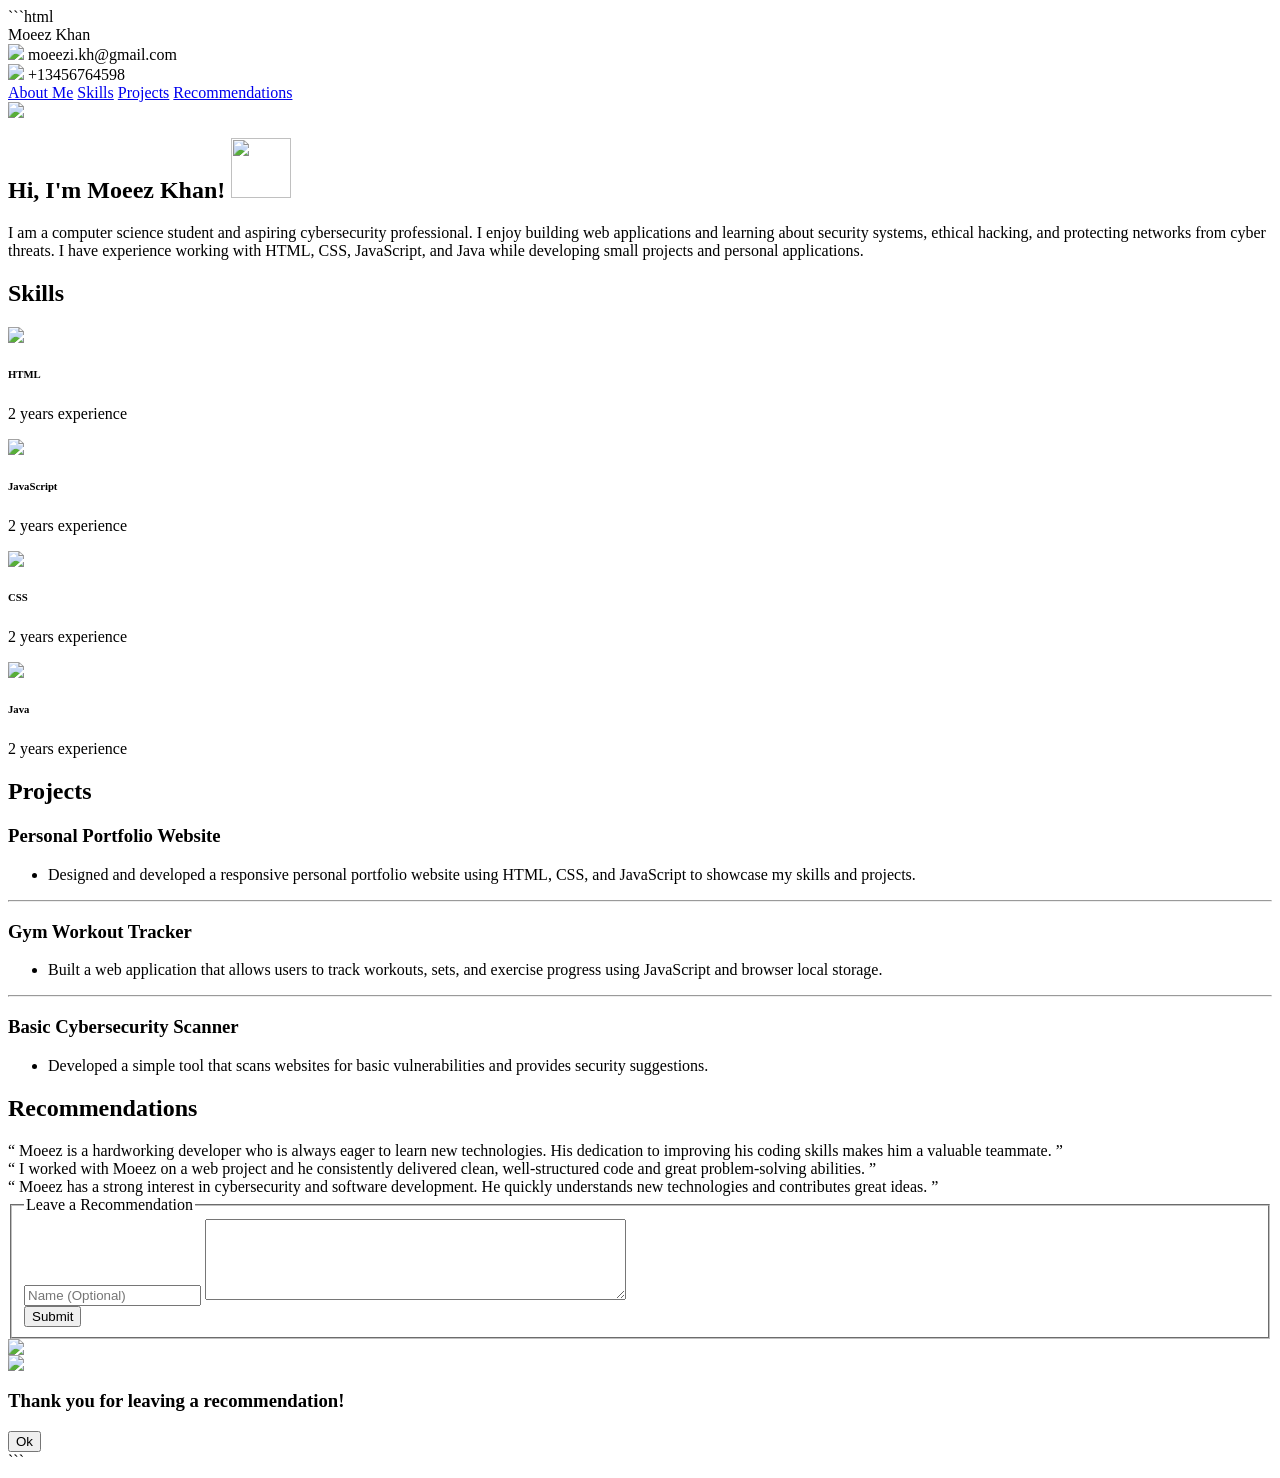
==== index.html @ 48d5580f "Rename index (1).html to index.html" ====
```html
<!DOCTYPE html>
<html>
  <head>
    <title>Moeez Khan - Portfolio</title>
    <link rel="stylesheet" href="./style.css"/>
    <script src="./script.js"></script>
  </head>

  <body>

    <!-- Navigation Bar -->
    <nav>
      <div id="home">

        <div class="profile_name">
          Moeez Khan

          <div class="contact_info">
            <img src="html_finalprojimages/envelope.png"/>
            moeezi.kh@gmail.com
          </div>

          <div style="clear:both;"></div>

          <div class="contact_info">
            <img src="html_finalprojimages/phone.png"/>
            +13456764598
          </div>

        </div>

        <div class="topdiv">
          <a class="topmenu" href="#about-me">About Me</a>
          <a class="topmenu" href="#skills">Skills</a>
          <a class="topmenu" href="#projects">Projects</a>
          <a class="topmenu" href="#recommendations">Recommendations</a>
        </div>

      </div>
    </nav>


    <!-- About Me -->
    <section id="about-me" class="container">

      <div>
        <img src="https://api.dicebear.com/7.x/personas/svg?seed=developer" class="profile_image"/>
      </div>

      <div>

        <h1>
          Hi, I'm Moeez Khan!
          <img src="html_finalprojimages/waving-hand.png" width="60px"/>
        </h1>

        <p>
          I am a computer science student and aspiring cybersecurity professional.
          I enjoy building web applications and learning about security systems,
          ethical hacking, and protecting networks from cyber threats. I have
          experience working with HTML, CSS, JavaScript, and Java while developing
          small projects and personal applications.
        </p>

      </div>

    </section>


    <!-- Skills -->
    <section id="skills">

      <h2>Skills</h2>
      <div style="clear:both;"></div>

      <div class="all_skills">

        <div class="skill">
          <img src="html_finalprojimages/html5.png"/>
          <h6>HTML</h6>
          <p>2 years experience</p>
        </div>

        <div class="skill">
          <img src="html_finalprojimages/js.jpeg"/>
          <h6>JavaScript</h6>
          <p>2 years experience</p>
        </div>

        <div class="skill">
          <img src="html_finalprojimages/css3.png"/>
          <h6>CSS</h6>
          <p>2 years experience</p>
        </div>

        <div class="skill">
          <img src="html_finalprojimages/java.png"/>
          <h6>Java</h6>
          <p>2 years experience</p>
        </div>

      </div>

    </section>


    <!-- Projects -->
    <section class="projects" id="projects">

      <h2>Projects</h2>
      <div style="clear:both;"></div>

      <div id="projects-container" class="projects-container">

        <div class="project-card">
          <h3>Personal Portfolio Website</h3>
          <ul>
            <li>Designed and developed a responsive personal portfolio website using HTML, CSS, and JavaScript to showcase my skills and projects.</li>
          </ul>
        </div>

        <hr>

        <div class="project-card">
          <h3>Gym Workout Tracker</h3>
          <ul>
            <li>Built a web application that allows users to track workouts, sets, and exercise progress using JavaScript and browser local storage.</li>
          </ul>
        </div>

        <hr>

        <div class="project-card">
          <h3>Basic Cybersecurity Scanner</h3>
          <ul>
            <li>Developed a simple tool that scans websites for basic vulnerabilities and provides security suggestions.</li>
          </ul>
        </div>

      </div>

    </section>


    <!-- Recommendations -->
    <section id="recommendations">

      <h2>Recommendations</h2>

      <div class="all_recommendations" id="all_recommendations">

        <div class="recommendation">
          <span>&#8220;</span>
          Moeez is a hardworking developer who is always eager to learn new technologies.
          His dedication to improving his coding skills makes him a valuable teammate.
          <span>&#8221;</span>
        </div>

        <div class="recommendation">
          <span>&#8220;</span>
          I worked with Moeez on a web project and he consistently delivered clean,
          well-structured code and great problem-solving abilities.
          <span>&#8221;</span>
        </div>

        <div class="recommendation">
          <span>&#8220;</span>
          Moeez has a strong interest in cybersecurity and software development.
          He quickly understands new technologies and contributes great ideas.
          <span>&#8221;</span>
        </div>

      </div>

    </section>


    <!-- Recommendation Form -->
    <section id="contact">

      <div class="flex_center">

        <fieldset>

          <legend class="introduction">Leave a Recommendation</legend>

          <input type="text" placeholder="Name (Optional)">

          <textarea
            id="new_recommendation"
            cols="50"
            rows="5"
            placeholder="Message">
          </textarea>

          <div class="flex_center">
            <button id="recommend_btn" onclick="addRecommendation()">
              Submit
            </button>
          </div>

        </fieldset>

      </div>

    </section>


    <!-- Home Icon Button -->
    <div class="iconbutton">
      <a href="#home">
        <img src="html_finalprojimages/home.png"/>
      </a>
    </div>


    <!-- Popup -->
    <div class="popup" id="popup">

      <img src="html_finalprojimages/checkmark--outline.svg"/>

      <h3>Thank you for leaving a recommendation!</h3>

      <button onclick="showPopup(false)">Ok</button>

    </div>

  </body>

</html>
```
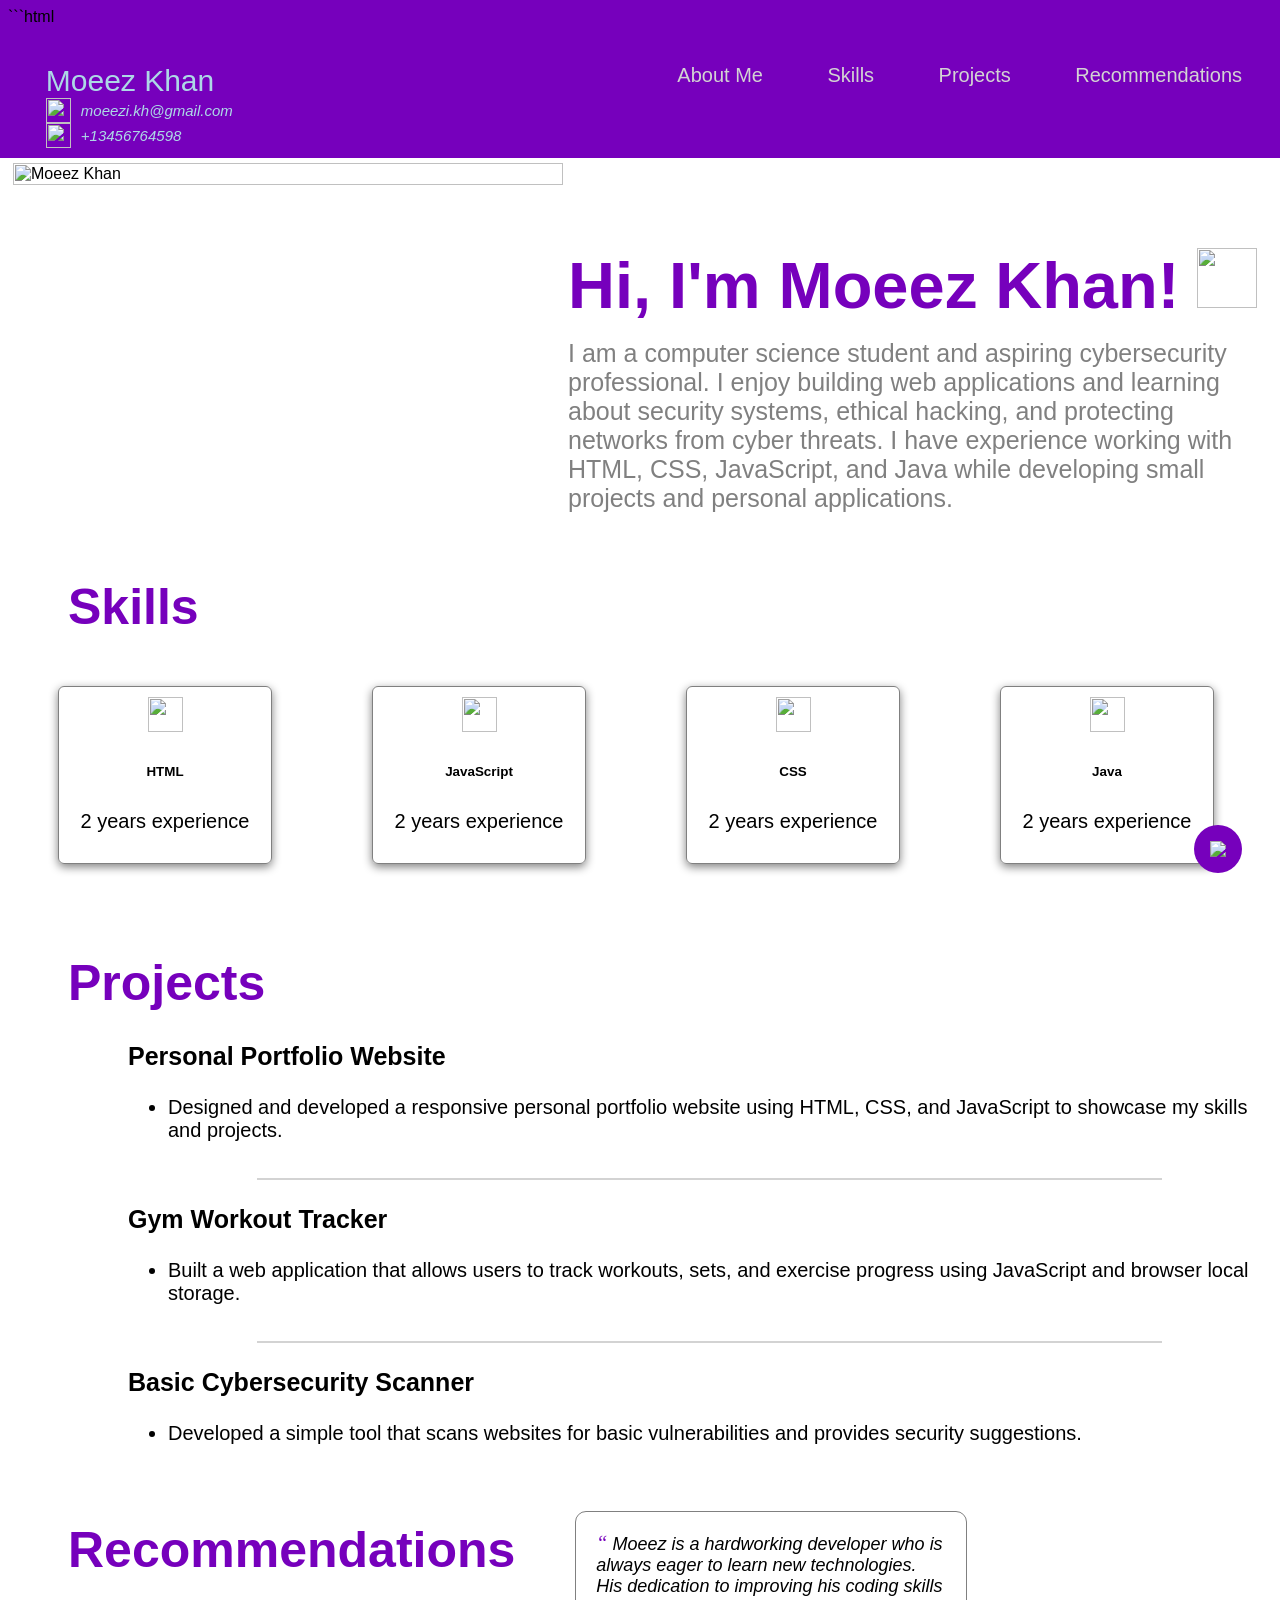
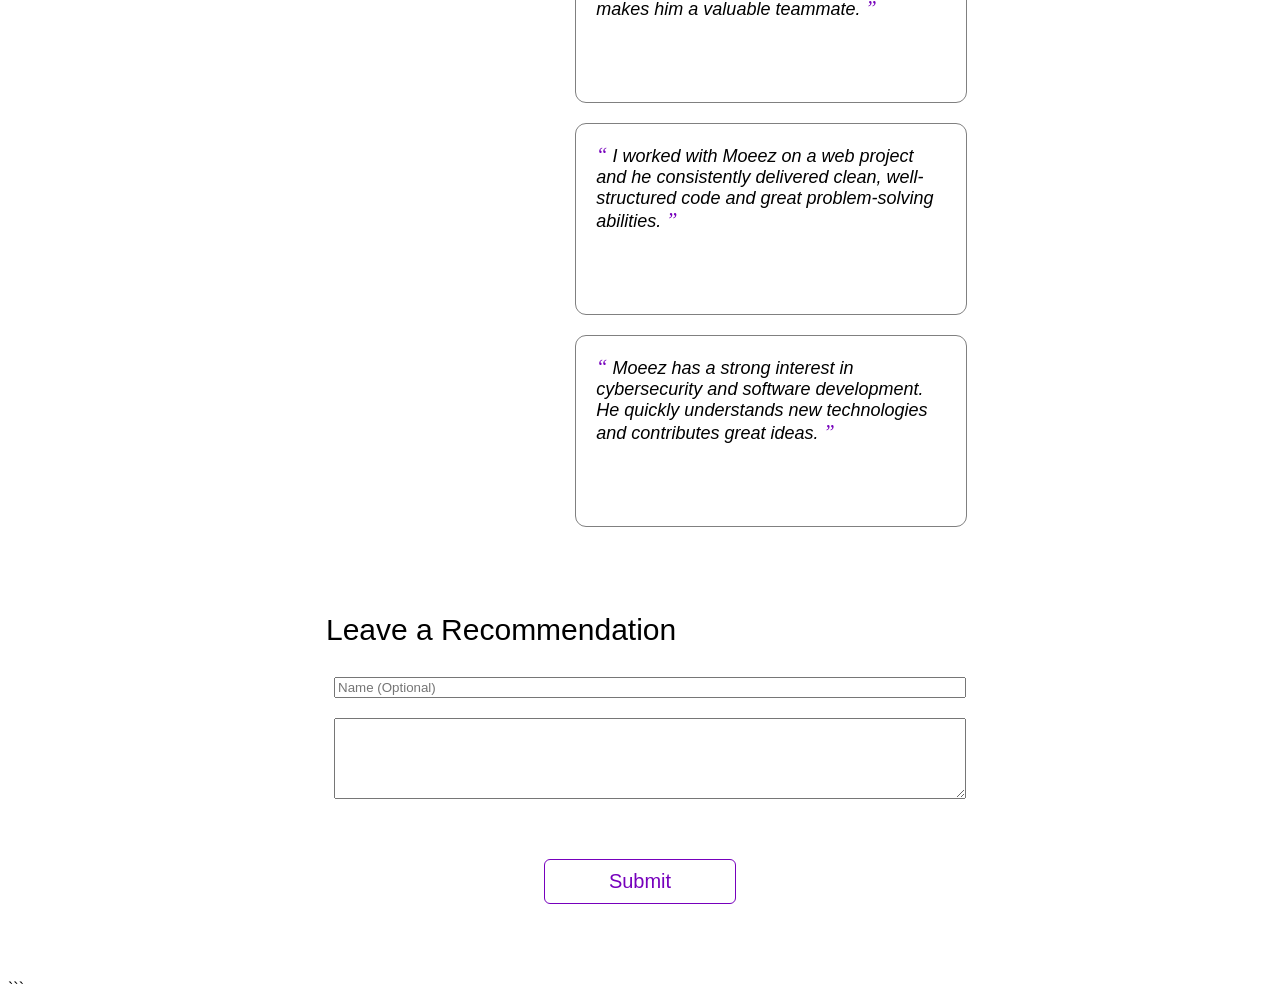
==== commit 231f592f: "index.html" ====
--- a/index.html
+++ b/index.html
@@ -45,7 +45,7 @@
     <section id="about-me" class="container">
 
       <div>
-        <img src="https://api.dicebear.com/7.x/personas/svg?seed=developer" class="profile_image"/>
+<img src="moeez.jpg" alt="Moeez Khan" class="profile_image"/>
       </div>
 
       <div>
--- a/style.css
+++ b/style.css
@@ -0,0 +1,325 @@
+body {
+  font-family: 'Trebuchet MS', 'Lucida Sans Unicode', 'Lucida Grande', 'Lucida Sans', Arial, sans-serif;
+}
+
+/* Navigation Bar */
+
+#home {
+  background-color:  #7600bc;
+  padding-bottom: 1cm;
+  margin-left:-1cm;
+  margin-right:-1cm;
+  margin-top:-1cm;
+  padding-top: 2cm;
+  padding-bottom: 2cm;
+  height: 5mm;
+ }
+
+.topmenu {
+  color: lightgray;
+  margin: 10px;
+  padding: 20px;
+  font-size: 20px;
+  text-decoration:none;
+}
+
+.topmenu:hover {
+  color: white;
+  /* Add the styles here */
+  font-weight: bolder;
+  text-decoration: underline;
+}
+
+.topdiv {
+  float: right;
+  padding-right: 1cm;
+}
+
+.profile_name {
+  float: left;
+  padding-left: 2cm;
+  color: lightblue;
+  font-size: 30px;
+}
+
+.profile_name .contact_info {
+  font-size: 15px;
+  font-style: italic;
+  display: flex;
+  align-items: center;
+  flex-direction: row;
+}
+
+.contact_info img {
+  width:25px;
+  margin-right: 10px;
+  float:left;
+}
+
+/* Titles */
+
+h2 {
+  text-align: justify;
+  font-size: 50px;
+  text-align: center;
+  float: left;
+  color: #7600bc;
+  margin: 30px;
+  margin-left: 60px;
+  margin-top: 40px;
+  margin-bottom: 0px;
+}
+
+.introduction {
+  text-align: justify;
+  font-size: 30px;
+  text-align: center;
+  float: left;
+  margin-top: 30px;
+  margin-bottom: 20px;
+  animation-duration: 5s;
+  position: relative;
+}
+
+/* Used in the About Me sections */
+
+.container {
+  display: flex;
+}
+
+/* About Me */
+
+.about-me {
+  display: flex;
+  align-items: center;
+}
+
+#about-me h1 {
+  font-size: 65px;
+  margin-top: 90px;
+  color: #7600bc;
+}
+
+#about-me p {
+  font-size: 25px;
+  color: rgb(128, 128, 128);
+  margin-top: -1cm;
+}
+
+.profile_image {
+  width: 550px;
+  height: fit-content;
+  vertical-align: middle;
+  margin: 5px;
+}
+
+/* Skills */
+
+.all_skills {
+  display: flex;
+  flex-direction: row;
+  flex-flow: wrap;
+}
+
+.skill {
+  border: 1px solid gray;
+  display: block;
+  border-radius: 6px;
+  text-align: center;
+  margin: 50px;
+  padding: 10px;
+  width: 2in;
+  font-size: 20px;
+  box-shadow: 0 3px 10px gray;
+}
+
+.skill img {
+  height: 35px;
+  align-items: center;
+}
+
+.skills h6 {
+  align-items: center;
+  font-size: 20px;
+  margin-block-start: 8px;
+  margin-block-end: 5px;
+  font-weight: bold;
+} 
+
+.skills p {
+  align-items: center;
+  font-size: 15px;
+  color: gray;
+  margin-block-start: 5px;
+  margin-block-end: 5px;
+} 
+
+.flex_center {
+  display: flex;
+  align-items: center;
+  justify-content: center;
+}
+
+/* Projects */
+
+.projects-container {
+  margin-top: 30px;
+  margin-left: 60px;
+}
+
+.projects-container hr {
+  border: 1px solid lightgray;
+  width: 75%;
+  margin-left: 5cm;
+}
+
+.project-card {
+  margin: 0 15px 15px 30px;
+  padding-bottom: 5px;
+}
+
+.project-card h3 {
+  font-size: 25px;
+  margin-left: 30px;
+}
+
+.project-card li {
+  font-size: 20px;
+  margin-left: 30px;
+}
+
+/* Recommendations */
+
+.all_recommendations {
+  display: flex;
+  align-items: center;
+  margin-left: 1in;
+  flex-direction: row;
+  flex-flow: wrap;
+  padding: 20px;
+}
+
+.recommendation {
+  font-style: italic;
+  text-align: left;
+  width: 21.875rem;
+  padding: 1rem;
+  background-color: #fff;
+  border-radius: 11px;
+  box-shadow: 0 3px 10px var(--primary-shadow);
+  padding: 20px;
+  margin: 10px;
+  border:1px solid gray;
+  font-size: 18px;
+  height:150px
+}
+
+.recommendation span {
+  color: #7600bc;
+  font-size: 20px;
+  font-family: 'Times New Roman', Times, serif;
+}
+
+/* Scroll to Top Button */
+
+.iconbutton{
+  width: 48px;
+  height: 48px;
+  border-radius: 100%;
+  background-color: #7600bc;
+  display: flex;
+  align-items: center;
+  justify-content: center;
+  position: fixed;
+  right: 3%;
+  bottom: 3%;
+  cursor: pointer;
+}
+
+/* Form Pop-up */
+
+.popup {
+  width:400px;
+  background-color: #e8bcf0;
+  border-radius: 3mm;
+  top: 50%;
+  left:50%;
+  transform: translate(-50%,-50%);
+  text-align: center;
+  position: fixed;
+  /* padding: 30px; */
+  visibility: hidden;
+}
+
+.popup img {
+  padding-top: 20px;
+}
+
+.popup button {
+  background-color: #fff;
+  border: 1px solid #7600bc;
+  color: #7600bc;
+  display: block;
+  border-radius: 6px;
+  text-align: center;
+  margin: 50px;
+  padding: 10px;
+  width: 2in;
+  font-size: 20px;
+  margin-left: 25%;
+}
+
+.popup button:hover {
+  background-color: #fff;
+  border: 2px solid #7600bc;
+  color: #7600bc;
+  display: block;
+  font-weight: bolder;
+  text-align: center;
+  cursor: pointer;
+  margin-left: 25%;
+}
+
+/* Recommendation Form */
+
+input, textarea {
+  font-family: 'Trebuchet MS', 'Lucida Sans Unicode', 'Lucida Grande', 'Lucida Sans', Arial, sans-serif; 
+  margin: 10px;  
+  width:100%;
+}
+
+fieldset {
+  display: flexbox;
+  align-content: center;
+  justify-content: center;  
+  padding: 25px; 
+  margin-left: 50px; 
+  margin-right: 50px;   
+  border: thin solid white;
+  width: 50%;
+}
+
+/* Buttons */
+
+button {
+  background-color: #fff;
+  border: 1px solid #7600bc;
+  color: #7600bc;
+  display: block;
+  border-radius: 6px;
+  text-align: center;
+  margin: 50px;
+  padding: 10px;
+  width: 2in;
+  font-size: 20px;
+}
+
+button:hover {
+  background-color: #7600bc;
+  border: 1px solid #7600bc;
+  color: #fff;
+  display: block;
+  border-radius: 6px;
+  text-align: center;
+  cursor: pointer;
+}
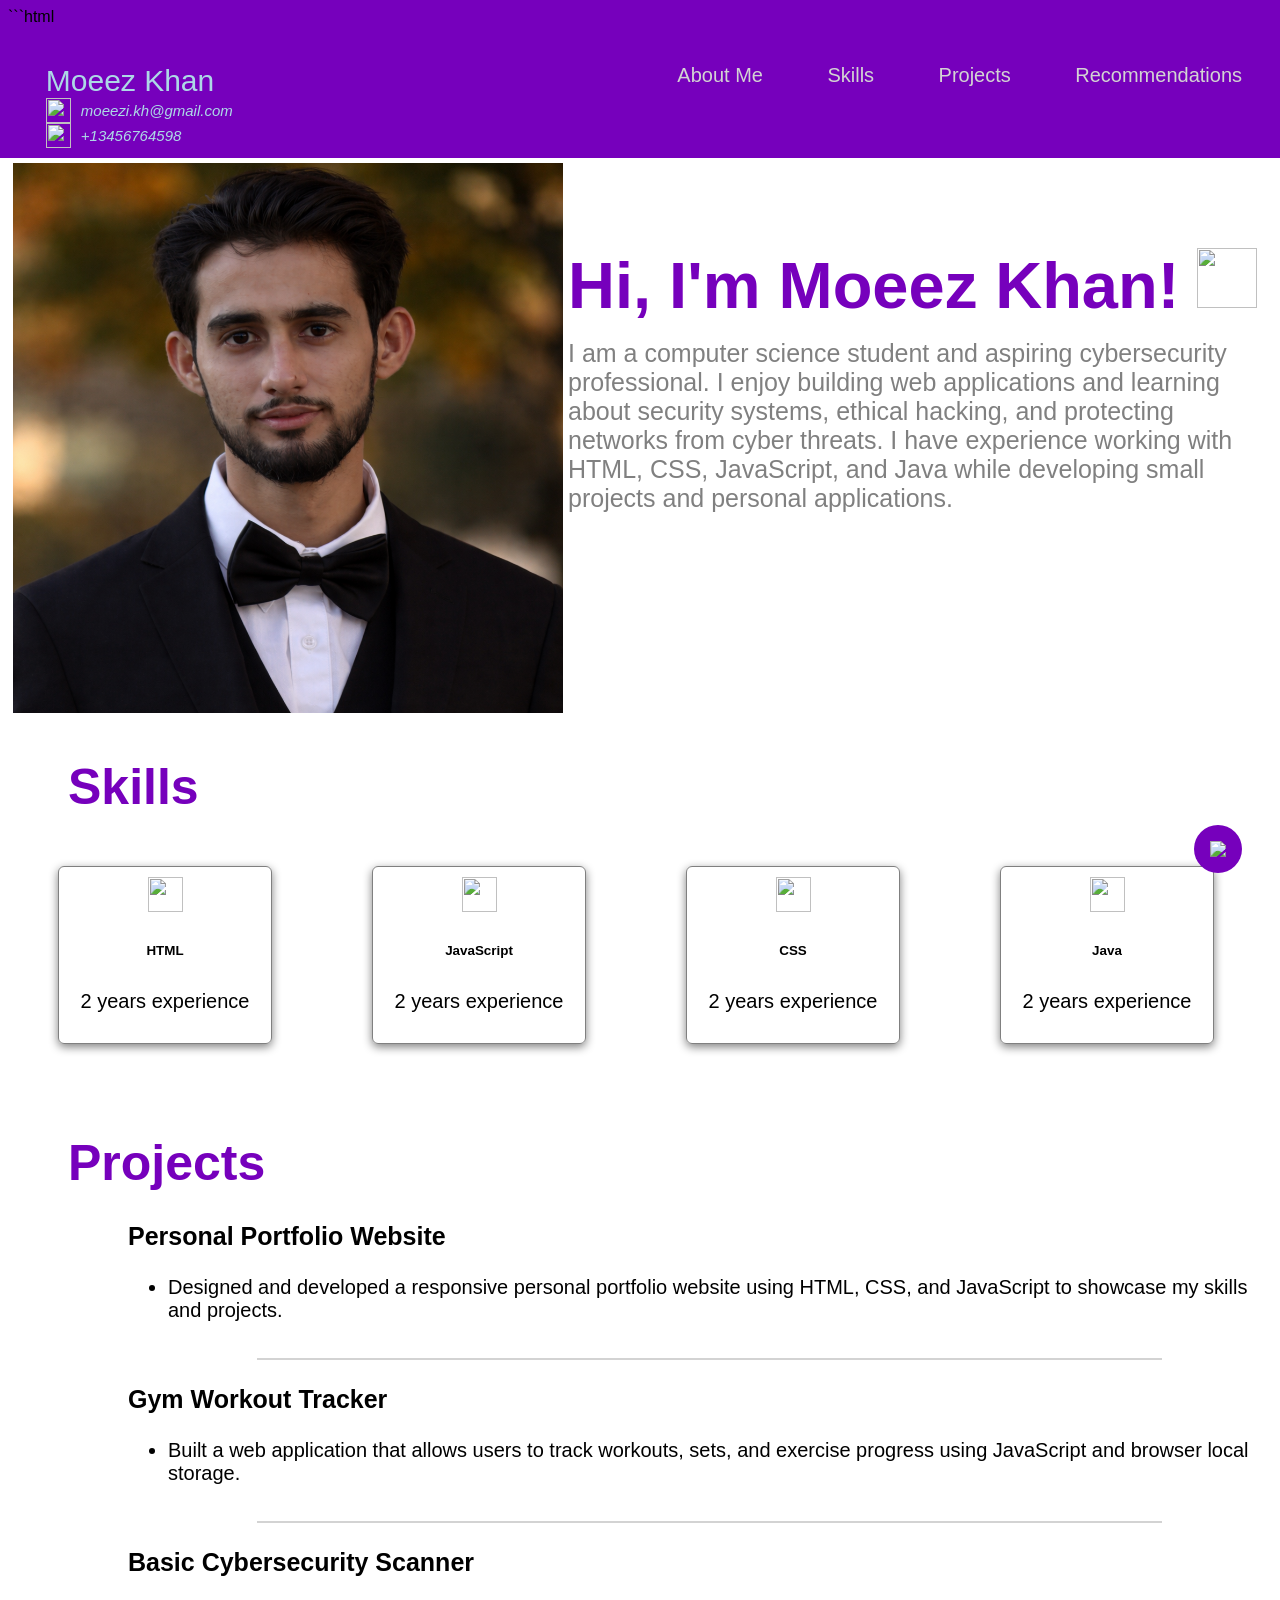
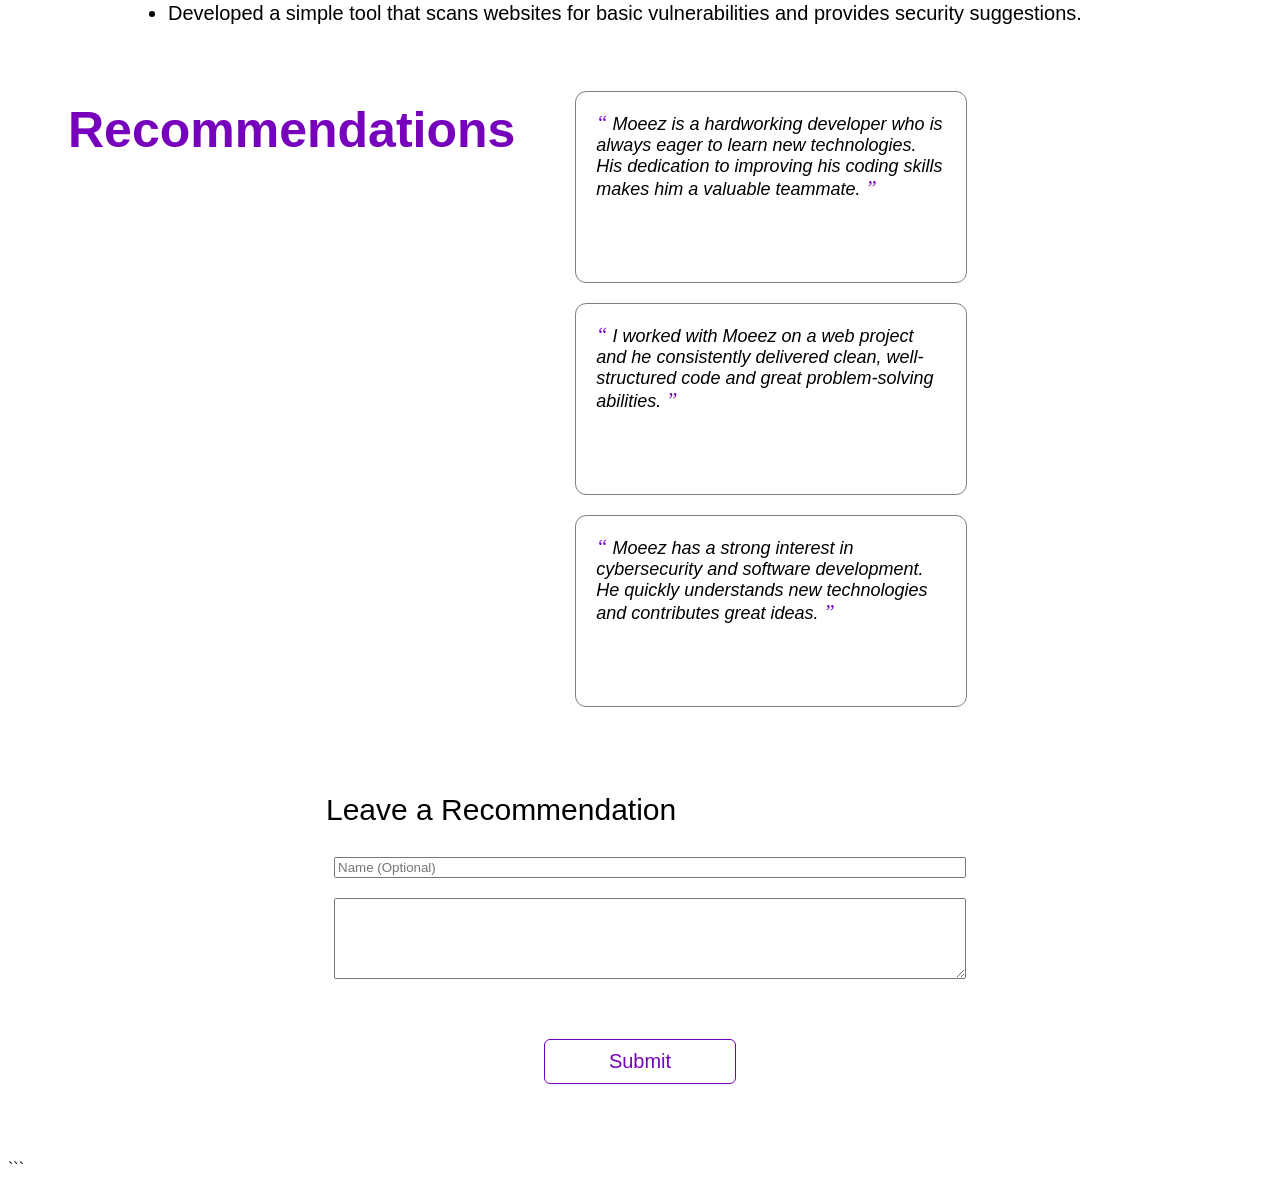
==== commit 44f5f82d: "index.html" ====
--- a/index.html
+++ b/index.html
@@ -45,7 +45,7 @@
     <section id="about-me" class="container">
 
       <div>
-<img src="moeez.jpg" alt="Moeez Khan" class="profile_image"/>
+<img src="moeez.png" alt="Moeez Khan" class="profile_image"/>
       </div>
 
       <div>
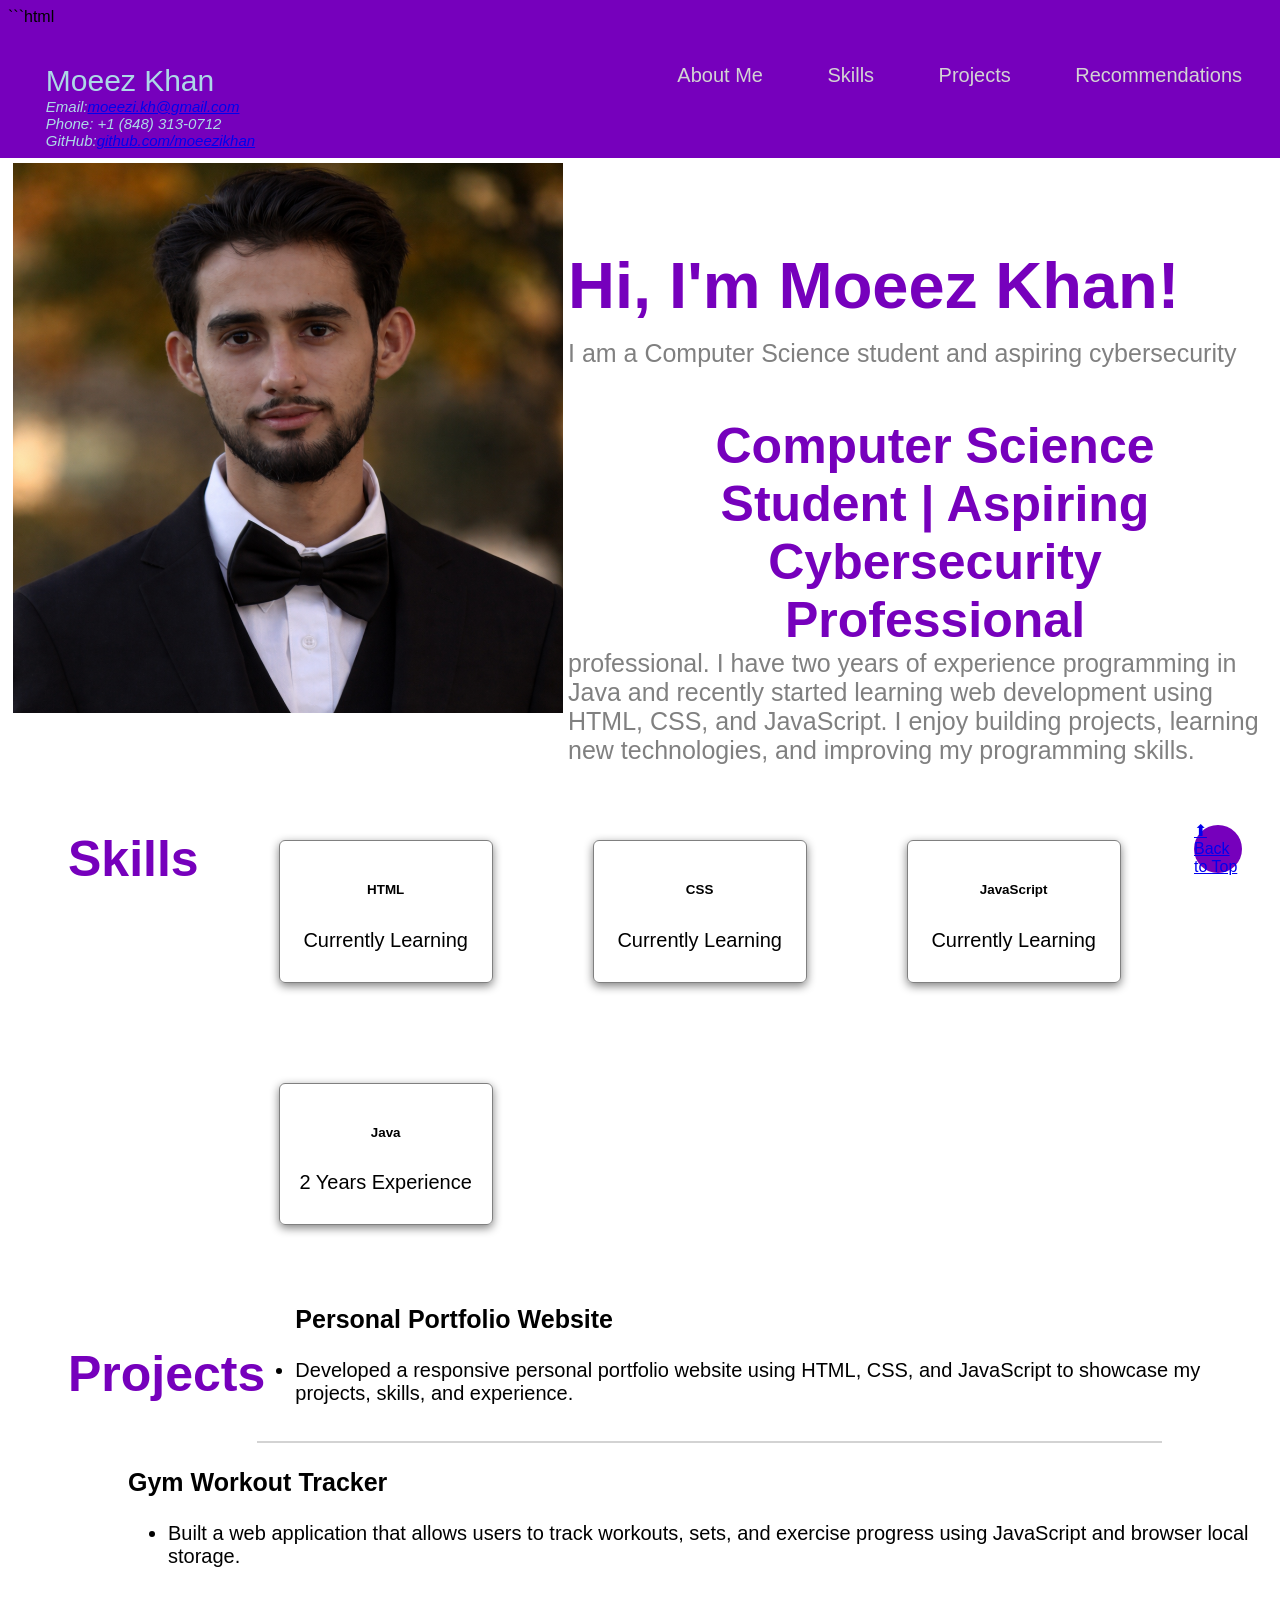
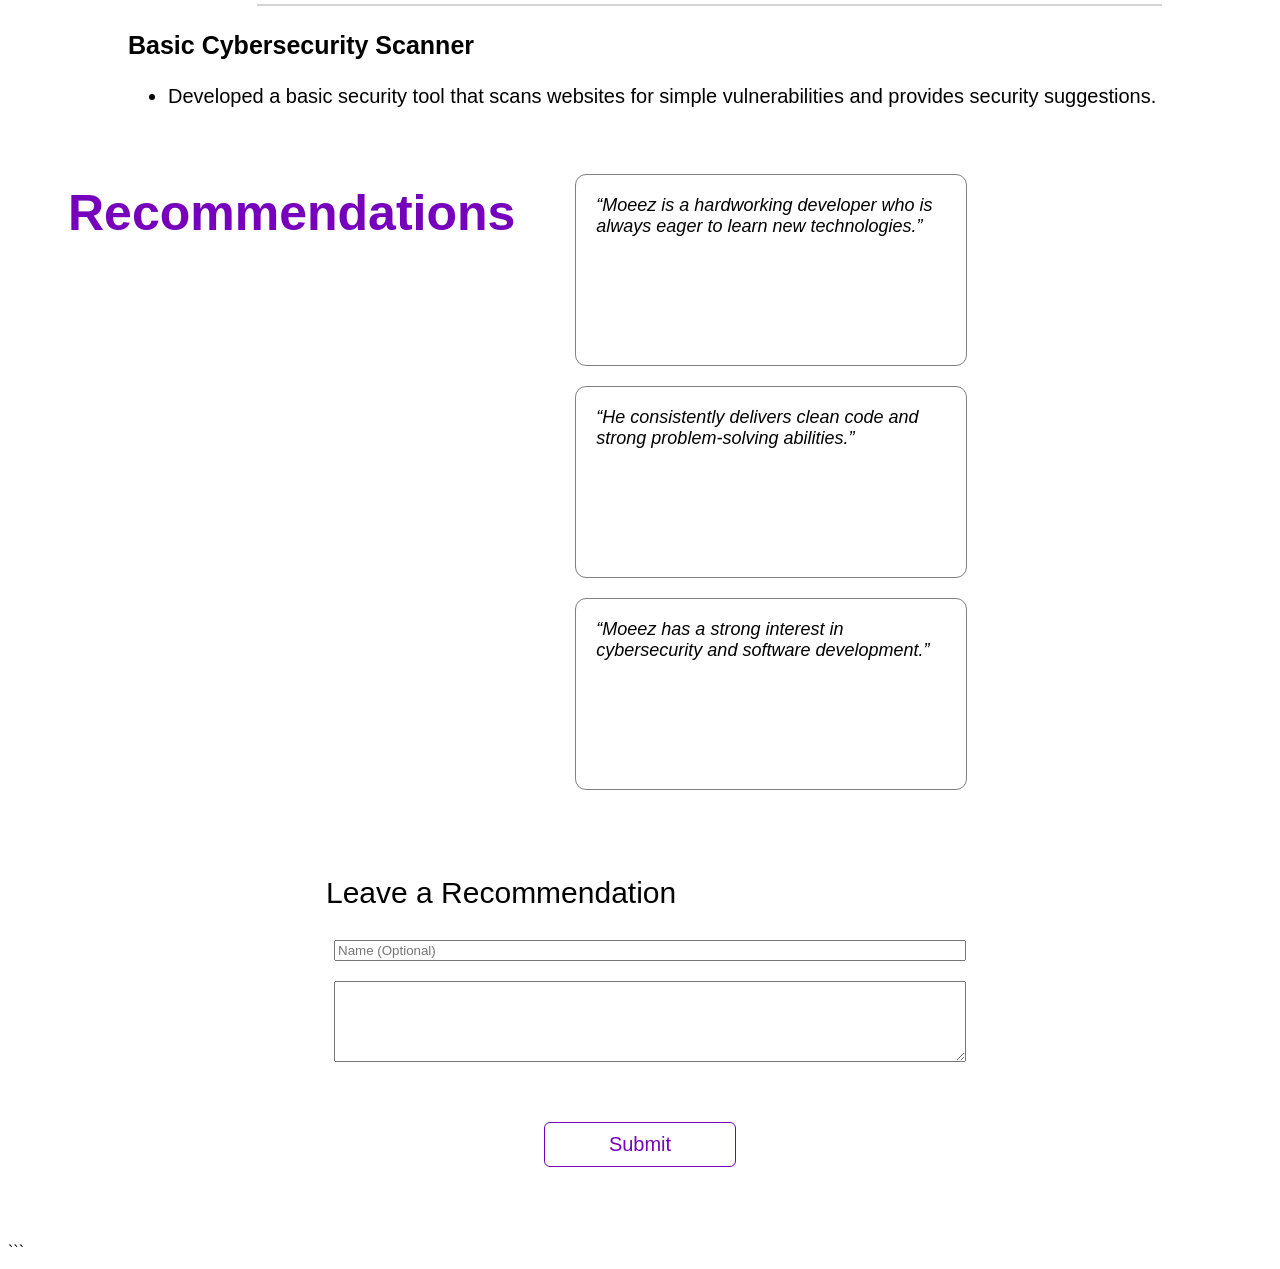
==== commit 06fca54d: "index.html" ====
--- a/index.html
+++ b/index.html
@@ -1,232 +1,223 @@
 ```html
 <!DOCTYPE html>
 <html>
-  <head>
-    <title>Moeez Khan - Portfolio</title>
-    <link rel="stylesheet" href="./style.css"/>
-    <script src="./script.js"></script>
-  </head>
-
-  <body>
-
-    <!-- Navigation Bar -->
-    <nav>
-      <div id="home">
-
-        <div class="profile_name">
-          Moeez Khan
-
-          <div class="contact_info">
-            <img src="html_finalprojimages/envelope.png"/>
-            moeezi.kh@gmail.com
-          </div>
-
-          <div style="clear:both;"></div>
-
-          <div class="contact_info">
-            <img src="html_finalprojimages/phone.png"/>
-            +13456764598
-          </div>
-
-        </div>
-
-        <div class="topdiv">
-          <a class="topmenu" href="#about-me">About Me</a>
-          <a class="topmenu" href="#skills">Skills</a>
-          <a class="topmenu" href="#projects">Projects</a>
-          <a class="topmenu" href="#recommendations">Recommendations</a>
-        </div>
-
-      </div>
-    </nav>
-
-
-    <!-- About Me -->
-    <section id="about-me" class="container">
-
-      <div>
-<img src="moeez.png" alt="Moeez Khan" class="profile_image"/>
-      </div>
-
-      <div>
-
-        <h1>
-          Hi, I'm Moeez Khan!
-          <img src="html_finalprojimages/waving-hand.png" width="60px"/>
-        </h1>
-
-        <p>
-          I am a computer science student and aspiring cybersecurity professional.
-          I enjoy building web applications and learning about security systems,
-          ethical hacking, and protecting networks from cyber threats. I have
-          experience working with HTML, CSS, JavaScript, and Java while developing
-          small projects and personal applications.
-        </p>
-
-      </div>
-
-    </section>
-
-
-    <!-- Skills -->
-    <section id="skills">
-
-      <h2>Skills</h2>
-      <div style="clear:both;"></div>
-
-      <div class="all_skills">
-
-        <div class="skill">
-          <img src="html_finalprojimages/html5.png"/>
-          <h6>HTML</h6>
-          <p>2 years experience</p>
-        </div>
-
-        <div class="skill">
-          <img src="html_finalprojimages/js.jpeg"/>
-          <h6>JavaScript</h6>
-          <p>2 years experience</p>
-        </div>
-
-        <div class="skill">
-          <img src="html_finalprojimages/css3.png"/>
-          <h6>CSS</h6>
-          <p>2 years experience</p>
-        </div>
-
-        <div class="skill">
-          <img src="html_finalprojimages/java.png"/>
-          <h6>Java</h6>
-          <p>2 years experience</p>
-        </div>
-
-      </div>
-
-    </section>
-
-
-    <!-- Projects -->
-    <section class="projects" id="projects">
-
-      <h2>Projects</h2>
-      <div style="clear:both;"></div>
-
-      <div id="projects-container" class="projects-container">
-
-        <div class="project-card">
-          <h3>Personal Portfolio Website</h3>
-          <ul>
-            <li>Designed and developed a responsive personal portfolio website using HTML, CSS, and JavaScript to showcase my skills and projects.</li>
-          </ul>
-        </div>
-
-        <hr>
-
-        <div class="project-card">
-          <h3>Gym Workout Tracker</h3>
-          <ul>
-            <li>Built a web application that allows users to track workouts, sets, and exercise progress using JavaScript and browser local storage.</li>
-          </ul>
-        </div>
-
-        <hr>
-
-        <div class="project-card">
-          <h3>Basic Cybersecurity Scanner</h3>
-          <ul>
-            <li>Developed a simple tool that scans websites for basic vulnerabilities and provides security suggestions.</li>
-          </ul>
-        </div>
-
-      </div>
-
-    </section>
-
-
-    <!-- Recommendations -->
-    <section id="recommendations">
-
-      <h2>Recommendations</h2>
-
-      <div class="all_recommendations" id="all_recommendations">
-
-        <div class="recommendation">
-          <span>&#8220;</span>
-          Moeez is a hardworking developer who is always eager to learn new technologies.
-          His dedication to improving his coding skills makes him a valuable teammate.
-          <span>&#8221;</span>
-        </div>
-
-        <div class="recommendation">
-          <span>&#8220;</span>
-          I worked with Moeez on a web project and he consistently delivered clean,
-          well-structured code and great problem-solving abilities.
-          <span>&#8221;</span>
-        </div>
-
-        <div class="recommendation">
-          <span>&#8220;</span>
-          Moeez has a strong interest in cybersecurity and software development.
-          He quickly understands new technologies and contributes great ideas.
-          <span>&#8221;</span>
-        </div>
-
-      </div>
-
-    </section>
-
-
-    <!-- Recommendation Form -->
-    <section id="contact">
+<head>
+  <title>Moeez Khan - Portfolio</title>
+  <link rel="stylesheet" href="./style.css"/>
+  <script src="./script.js"></script>
+</head>
+
+<body>
+
+<!-- Navigation Bar -->
+<nav>
+  <div id="home">
+
+    <div class="profile_name">
+      Moeez Khan
+
+      <div class="contact_info">
+        Email: <a href="mailto:moeezi.kh@gmail.com">moeezi.kh@gmail.com</a>
+      </div>
+
+      <div class="contact_info">
+        Phone: +1 (848) 313-0712
+      </div>
+
+      <div class="contact_info">
+        GitHub: 
+        <a href="https://github.com/moeezikhan" target="_blank">
+        github.com/moeezikhan
+        </a>
+      </div>
+
+    </div>
+
+    <div class="topdiv">
+      <a class="topmenu" href="#about-me">About Me</a>
+      <a class="topmenu" href="#skills">Skills</a>
+      <a class="topmenu" href="#projects">Projects</a>
+      <a class="topmenu" href="#recommendations">Recommendations</a>
+    </div>
+
+  </div>
+</nav>
+
+
+<!-- About Me -->
+<section id="about-me" class="container">
+
+  <div>
+    <img src="moeez.png" alt="Moeez Khan" class="profile_image"/>
+  </div>
+
+  <div>
+
+    <h1>Hi, I'm Moeez Khan!</h1>
+
+    <h2>Computer Science Student | Aspiring Cybersecurity Professional</h2>
+
+    <p>
+      I am a Computer Science student and aspiring cybersecurity professional. 
+      I have two years of experience programming in Java and recently started 
+      learning web development using HTML, CSS, and JavaScript. I enjoy building 
+      projects, learning new technologies, and improving my programming skills.
+    </p>
+
+  </div>
+
+</section>
+
+
+<!-- Skills -->
+<section id="skills">
+
+  <h2>Skills</h2>
+
+  <div class="all_skills">
+
+    <div class="skill">
+      <h6>HTML</h6>
+      <p>Currently Learning</p>
+    </div>
+
+    <div class="skill">
+      <h6>CSS</h6>
+      <p>Currently Learning</p>
+    </div>
+
+    <div class="skill">
+      <h6>JavaScript</h6>
+      <p>Currently Learning</p>
+    </div>
+
+    <div class="skill">
+      <h6>Java</h6>
+      <p>2 Years Experience</p>
+    </div>
+
+  </div>
+
+</section>
+
+
+<!-- Projects -->
+<section class="projects" id="projects">
+
+  <h2>Projects</h2>
+
+  <div id="projects-container" class="projects-container">
+
+    <div class="project-card">
+      <h3>Personal Portfolio Website</h3>
+      <ul>
+        <li>
+        Developed a responsive personal portfolio website using HTML, CSS, and JavaScript
+        to showcase my projects, skills, and experience.
+        </li>
+      </ul>
+    </div>
+
+    <hr>
+
+    <div class="project-card">
+      <h3>Gym Workout Tracker</h3>
+      <ul>
+        <li>
+        Built a web application that allows users to track workouts, sets, and
+        exercise progress using JavaScript and browser local storage.
+        </li>
+      </ul>
+    </div>
+
+    <hr>
+
+    <div class="project-card">
+      <h3>Basic Cybersecurity Scanner</h3>
+      <ul>
+        <li>
+        Developed a basic security tool that scans websites for simple
+        vulnerabilities and provides security suggestions.
+        </li>
+      </ul>
+    </div>
+
+  </div>
+
+</section>
+
+
+<!-- Recommendations -->
+<section id="recommendations">
+
+  <h2>Recommendations</h2>
+
+  <div class="all_recommendations" id="all_recommendations">
+
+    <div class="recommendation">
+      “Moeez is a hardworking developer who is always eager to learn new technologies.”
+    </div>
+
+    <div class="recommendation">
+      “He consistently delivers clean code and strong problem-solving abilities.”
+    </div>
+
+    <div class="recommendation">
+      “Moeez has a strong interest in cybersecurity and software development.”
+    </div>
+
+  </div>
+
+</section>
+
+
+<!-- Recommendation Form -->
+<section id="contact">
+
+  <div class="flex_center">
+
+    <fieldset>
+
+      <legend class="introduction">Leave a Recommendation</legend>
+
+      <input type="text" placeholder="Name (Optional)">
+
+      <textarea
+        id="new_recommendation"
+        cols="50"
+        rows="5"
+        placeholder="Message">
+      </textarea>
 
       <div class="flex_center">
-
-        <fieldset>
-
-          <legend class="introduction">Leave a Recommendation</legend>
-
-          <input type="text" placeholder="Name (Optional)">
-
-          <textarea
-            id="new_recommendation"
-            cols="50"
-            rows="5"
-            placeholder="Message">
-          </textarea>
-
-          <div class="flex_center">
-            <button id="recommend_btn" onclick="addRecommendation()">
-              Submit
-            </button>
-          </div>
-
-        </fieldset>
-
-      </div>
-
-    </section>
-
-
-    <!-- Home Icon Button -->
-    <div class="iconbutton">
-      <a href="#home">
-        <img src="html_finalprojimages/home.png"/>
-      </a>
-    </div>
-
-
-    <!-- Popup -->
-    <div class="popup" id="popup">
-
-      <img src="html_finalprojimages/checkmark--outline.svg"/>
-
-      <h3>Thank you for leaving a recommendation!</h3>
-
-      <button onclick="showPopup(false)">Ok</button>
-
-    </div>
-
-  </body>
-
+        <button id="recommend_btn" onclick="addRecommendation()">
+          Submit
+        </button>
+      </div>
+
+    </fieldset>
+
+  </div>
+
+</section>
+
+
+<!-- Back to Top Button -->
+<div class="iconbutton">
+  <a href="#home">⬆ Back to Top</a>
+</div>
+
+
+<!-- Popup -->
+<div class="popup" id="popup">
+
+  <h3>Thank you for leaving a recommendation!</h3>
+
+  <button onclick="showPopup(false)">Ok</button>
+
+</div>
+
+</body>
 </html>
 ```
+
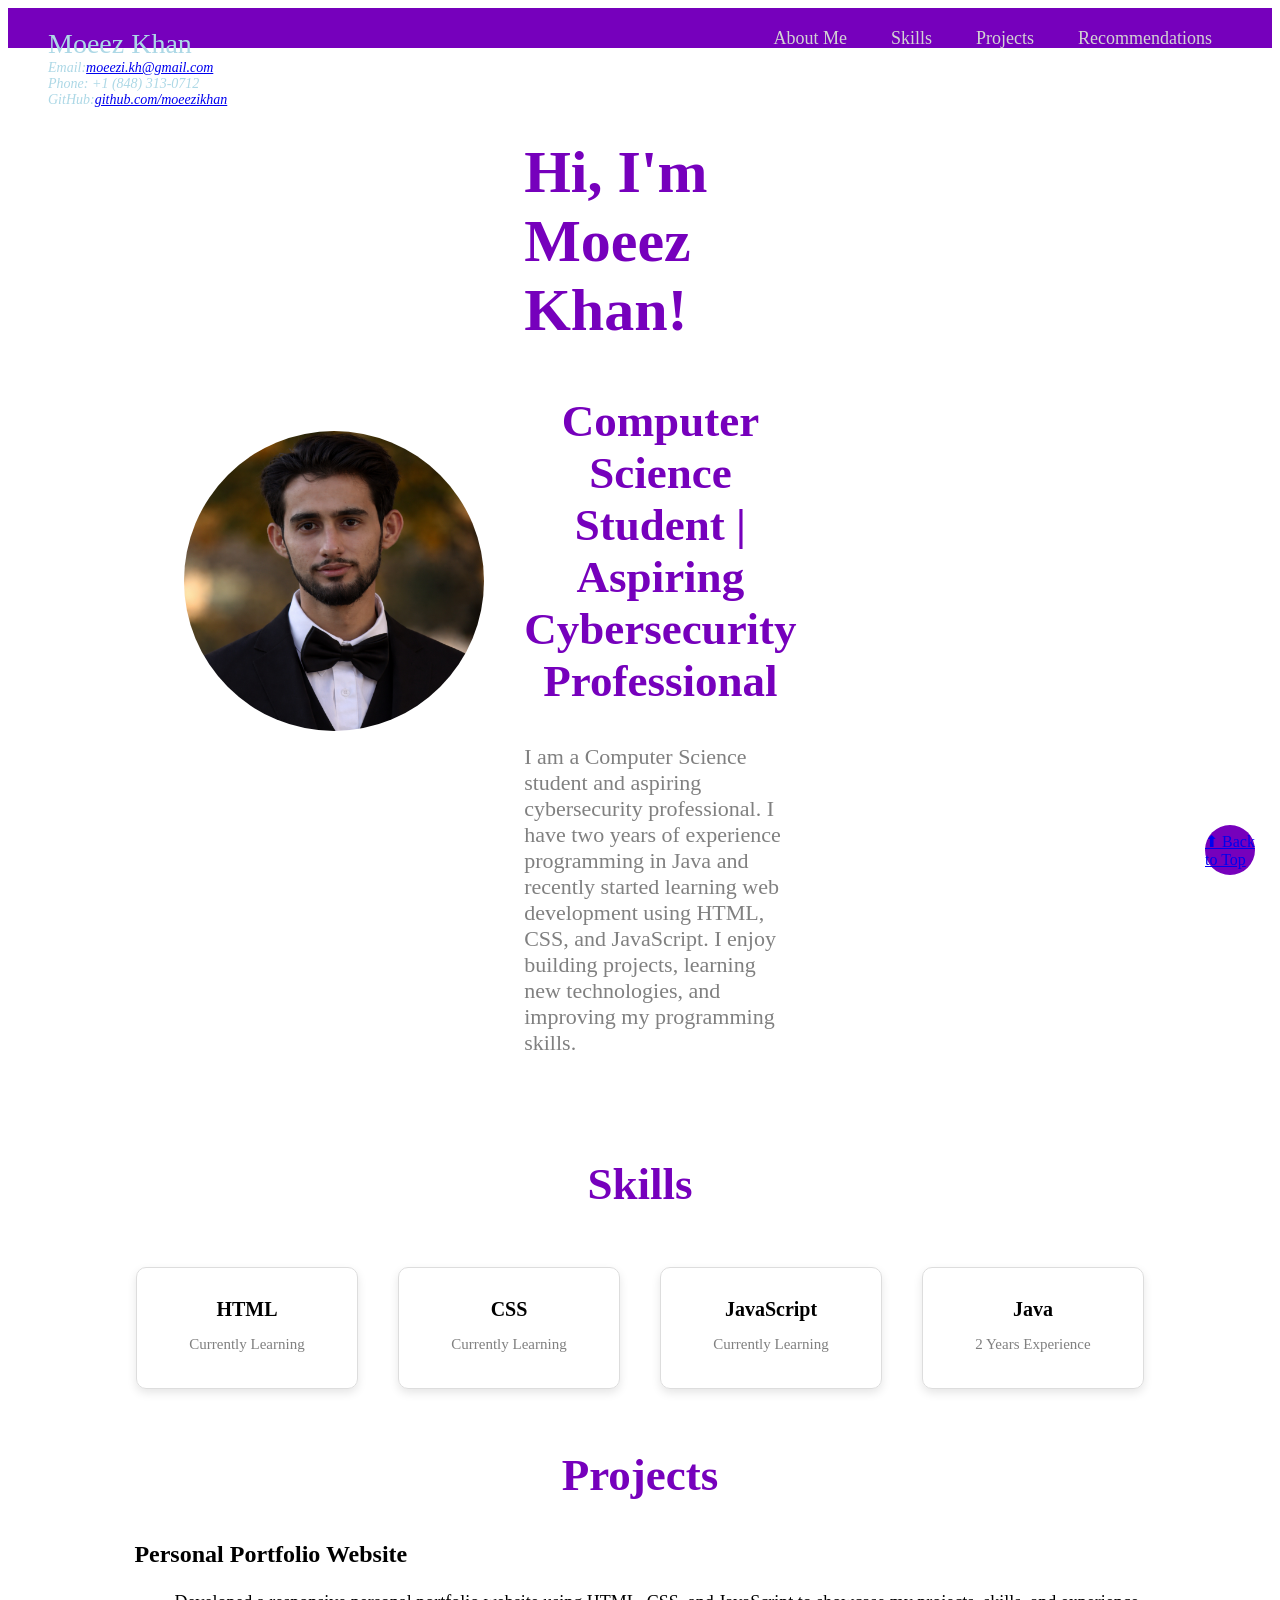
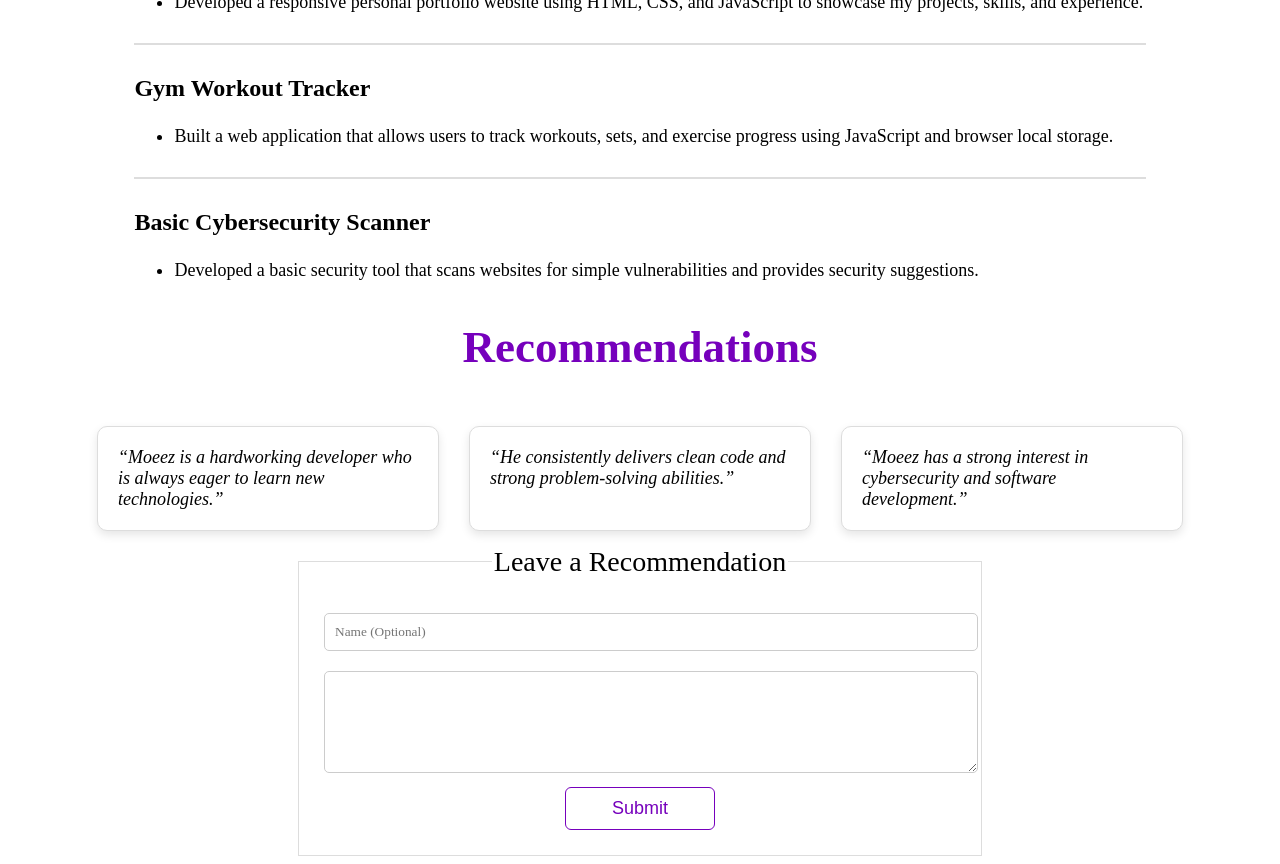
==== commit 7e2b21da: "index.html" ====
--- a/index.html
+++ b/index.html
@@ -1,4 +1,4 @@
-```html
+
 <!DOCTYPE html>
 <html>
 <head>
@@ -219,5 +219,5 @@
 
 </body>
 </html>
-```
-
+
+
--- a/style.css
+++ b/style.css
@@ -1,325 +1,249 @@
+```css
 body {
   font-family: 'Trebuchet MS', 'Lucida Sans Unicode', 'Lucida Grande', 'Lucida Sans', Arial, sans-serif;
+  margin: 0;
 }
 
 /* Navigation Bar */
 
 #home {
-  background-color:  #7600bc;
-  padding-bottom: 1cm;
-  margin-left:-1cm;
-  margin-right:-1cm;
-  margin-top:-1cm;
-  padding-top: 2cm;
-  padding-bottom: 2cm;
-  height: 5mm;
- }
+  background-color: #7600bc;
+  padding: 20px 0;
+  margin: 0;
+}
 
 .topmenu {
   color: lightgray;
   margin: 10px;
-  padding: 20px;
-  font-size: 20px;
-  text-decoration:none;
+  padding: 10px;
+  font-size: 18px;
+  text-decoration: none;
 }
 
 .topmenu:hover {
   color: white;
-  /* Add the styles here */
-  font-weight: bolder;
+  font-weight: bold;
   text-decoration: underline;
 }
 
 .topdiv {
   float: right;
-  padding-right: 1cm;
+  padding-right: 40px;
 }
 
 .profile_name {
   float: left;
-  padding-left: 2cm;
+  padding-left: 40px;
   color: lightblue;
-  font-size: 30px;
+  font-size: 28px;
 }
 
 .profile_name .contact_info {
-  font-size: 15px;
+  font-size: 14px;
   font-style: italic;
   display: flex;
   align-items: center;
-  flex-direction: row;
-}
-
-.contact_info img {
-  width:25px;
-  margin-right: 10px;
-  float:left;
 }
 
 /* Titles */
 
 h2 {
-  text-align: justify;
-  font-size: 50px;
-  text-align: center;
-  float: left;
-  color: #7600bc;
-  margin: 30px;
-  margin-left: 60px;
+  font-size: 45px;
+  text-align: center;
+  color: #7600bc;
   margin-top: 40px;
-  margin-bottom: 0px;
 }
 
 .introduction {
-  text-align: justify;
-  font-size: 30px;
-  text-align: center;
-  float: left;
+  font-size: 28px;
+  text-align: center;
   margin-top: 30px;
-  margin-bottom: 20px;
-  animation-duration: 5s;
-  position: relative;
-}
-
-/* Used in the About Me sections */
+}
+
+/* Layout */
 
 .container {
   display: flex;
+  align-items: center;
+  justify-content: center;
+  padding: 40px;
 }
 
 /* About Me */
 
-.about-me {
-  display: flex;
-  align-items: center;
-}
-
 #about-me h1 {
-  font-size: 65px;
-  margin-top: 90px;
+  font-size: 60px;
   color: #7600bc;
 }
 
 #about-me p {
-  font-size: 25px;
-  color: rgb(128, 128, 128);
-  margin-top: -1cm;
-}
+  font-size: 22px;
+  color: gray;
+  max-width: 600px;
+}
+
+/* Profile Image */
 
 .profile_image {
-  width: 550px;
-  height: fit-content;
-  vertical-align: middle;
-  margin: 5px;
+  width: 300px;
+  height: 300px;
+  border-radius: 50%;
+  object-fit: cover;
+  margin-right: 40px;
 }
 
 /* Skills */
 
 .all_skills {
   display: flex;
-  flex-direction: row;
-  flex-flow: wrap;
+  flex-wrap: wrap;
+  justify-content: center;
 }
 
 .skill {
-  border: 1px solid gray;
-  display: block;
-  border-radius: 6px;
-  text-align: center;
-  margin: 50px;
-  padding: 10px;
-  width: 2in;
+  border: 1px solid #ddd;
+  border-radius: 10px;
+  text-align: center;
+  margin: 20px;
+  padding: 20px;
+  width: 180px;
+  font-size: 18px;
+  box-shadow: 0 4px 10px rgba(0,0,0,0.1);
+}
+
+.skill h6 {
   font-size: 20px;
-  box-shadow: 0 3px 10px gray;
-}
-
-.skill img {
-  height: 35px;
-  align-items: center;
-}
-
-.skills h6 {
-  align-items: center;
-  font-size: 20px;
-  margin-block-start: 8px;
-  margin-block-end: 5px;
-  font-weight: bold;
-} 
-
-.skills p {
-  align-items: center;
+  margin: 10px 0;
+}
+
+.skill p {
   font-size: 15px;
   color: gray;
-  margin-block-start: 5px;
-  margin-block-end: 5px;
-} 
-
-.flex_center {
-  display: flex;
-  align-items: center;
-  justify-content: center;
 }
 
 /* Projects */
 
 .projects-container {
-  margin-top: 30px;
-  margin-left: 60px;
+  margin: 40px auto;
+  width: 80%;
+}
+
+.project-card {
+  margin-bottom: 20px;
+}
+
+.project-card h3 {
+  font-size: 24px;
+}
+
+.project-card li {
+  font-size: 18px;
 }
 
 .projects-container hr {
-  border: 1px solid lightgray;
-  width: 75%;
-  margin-left: 5cm;
-}
-
-.project-card {
-  margin: 0 15px 15px 30px;
-  padding-bottom: 5px;
-}
-
-.project-card h3 {
-  font-size: 25px;
-  margin-left: 30px;
-}
-
-.project-card li {
-  font-size: 20px;
-  margin-left: 30px;
+  border: 1px solid #ddd;
+  margin: 30px 0;
 }
 
 /* Recommendations */
 
 .all_recommendations {
   display: flex;
-  align-items: center;
-  margin-left: 1in;
-  flex-direction: row;
-  flex-flow: wrap;
-  padding: 20px;
+  flex-wrap: wrap;
+  justify-content: center;
 }
 
 .recommendation {
   font-style: italic;
-  text-align: left;
-  width: 21.875rem;
-  padding: 1rem;
-  background-color: #fff;
-  border-radius: 11px;
-  box-shadow: 0 3px 10px var(--primary-shadow);
+  width: 300px;
   padding: 20px;
-  margin: 10px;
-  border:1px solid gray;
-  font-size: 18px;
-  height:150px
+  background-color: white;
+  border-radius: 10px;
+  box-shadow: 0 4px 10px rgba(0,0,0,0.1);
+  margin: 15px;
+  border: 1px solid #ddd;
+  font-size: 18px;
 }
 
 .recommendation span {
   color: #7600bc;
-  font-size: 20px;
-  font-family: 'Times New Roman', Times, serif;
+  font-size: 22px;
 }
 
 /* Scroll to Top Button */
 
-.iconbutton{
-  width: 48px;
-  height: 48px;
-  border-radius: 100%;
+.iconbutton {
+  width: 50px;
+  height: 50px;
+  border-radius: 50%;
   background-color: #7600bc;
+  color: white;
   display: flex;
   align-items: center;
   justify-content: center;
   position: fixed;
-  right: 3%;
-  bottom: 3%;
+  right: 25px;
+  bottom: 25px;
   cursor: pointer;
 }
 
-/* Form Pop-up */
-
-.popup {
-  width:400px;
-  background-color: #e8bcf0;
-  border-radius: 3mm;
-  top: 50%;
-  left:50%;
-  transform: translate(-50%,-50%);
-  text-align: center;
-  position: fixed;
-  /* padding: 30px; */
-  visibility: hidden;
-}
-
-.popup img {
-  padding-top: 20px;
-}
-
-.popup button {
-  background-color: #fff;
+/* Form */
+
+.flex_center {
+  display: flex;
+  justify-content: center;
+}
+
+fieldset {
+  padding: 25px;
+  width: 50%;
+  border: 1px solid #ddd;
+}
+
+/* Inputs */
+
+input, textarea {
+  font-family: inherit;
+  margin: 10px 0;
+  width: 100%;
+  padding: 10px;
+  border-radius: 5px;
+  border: 1px solid #ccc;
+}
+
+/* Buttons */
+
+button {
+  background-color: white;
   border: 1px solid #7600bc;
   color: #7600bc;
-  display: block;
   border-radius: 6px;
-  text-align: center;
-  margin: 50px;
   padding: 10px;
-  width: 2in;
-  font-size: 20px;
-  margin-left: 25%;
-}
-
-.popup button:hover {
-  background-color: #fff;
-  border: 2px solid #7600bc;
-  color: #7600bc;
-  display: block;
-  font-weight: bolder;
-  text-align: center;
-  cursor: pointer;
-  margin-left: 25%;
-}
-
-/* Recommendation Form */
-
-input, textarea {
-  font-family: 'Trebuchet MS', 'Lucida Sans Unicode', 'Lucida Grande', 'Lucida Sans', Arial, sans-serif; 
-  margin: 10px;  
-  width:100%;
-}
-
-fieldset {
-  display: flexbox;
-  align-content: center;
-  justify-content: center;  
-  padding: 25px; 
-  margin-left: 50px; 
-  margin-right: 50px;   
-  border: thin solid white;
-  width: 50%;
-}
-
-/* Buttons */
-
-button {
-  background-color: #fff;
-  border: 1px solid #7600bc;
-  color: #7600bc;
-  display: block;
-  border-radius: 6px;
-  text-align: center;
-  margin: 50px;
-  padding: 10px;
-  width: 2in;
-  font-size: 20px;
+  width: 150px;
+  font-size: 18px;
 }
 
 button:hover {
   background-color: #7600bc;
-  border: 1px solid #7600bc;
-  color: #fff;
-  display: block;
-  border-radius: 6px;
-  text-align: center;
+  color: white;
   cursor: pointer;
 }
+
+/* Popup */
+
+.popup {
+  width: 400px;
+  background-color: #e8bcf0;
+  border-radius: 10px;
+  text-align: center;
+  position: fixed;
+  top: 50%;
+  left: 50%;
+  transform: translate(-50%, -50%);
+  visibility: hidden;
+}
+
+.popup button {
+  margin: 20px auto;
+}
+```
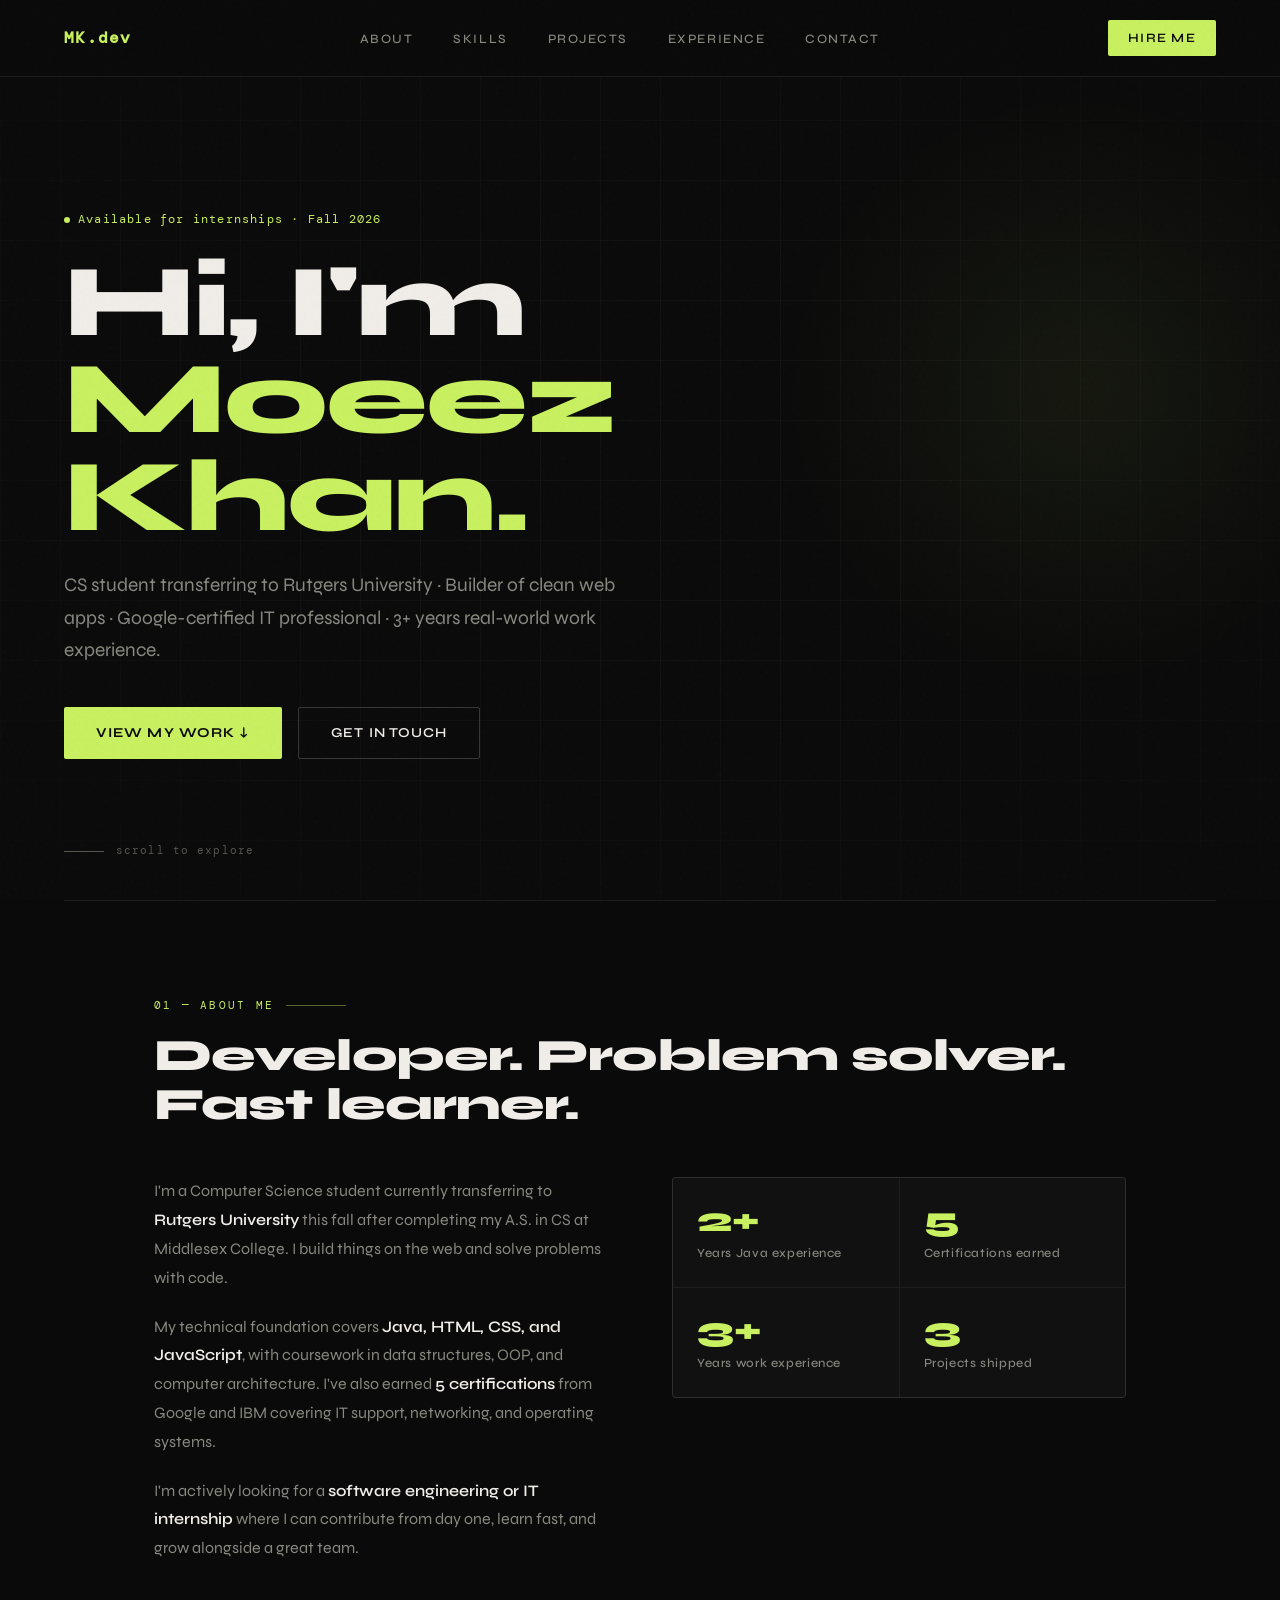
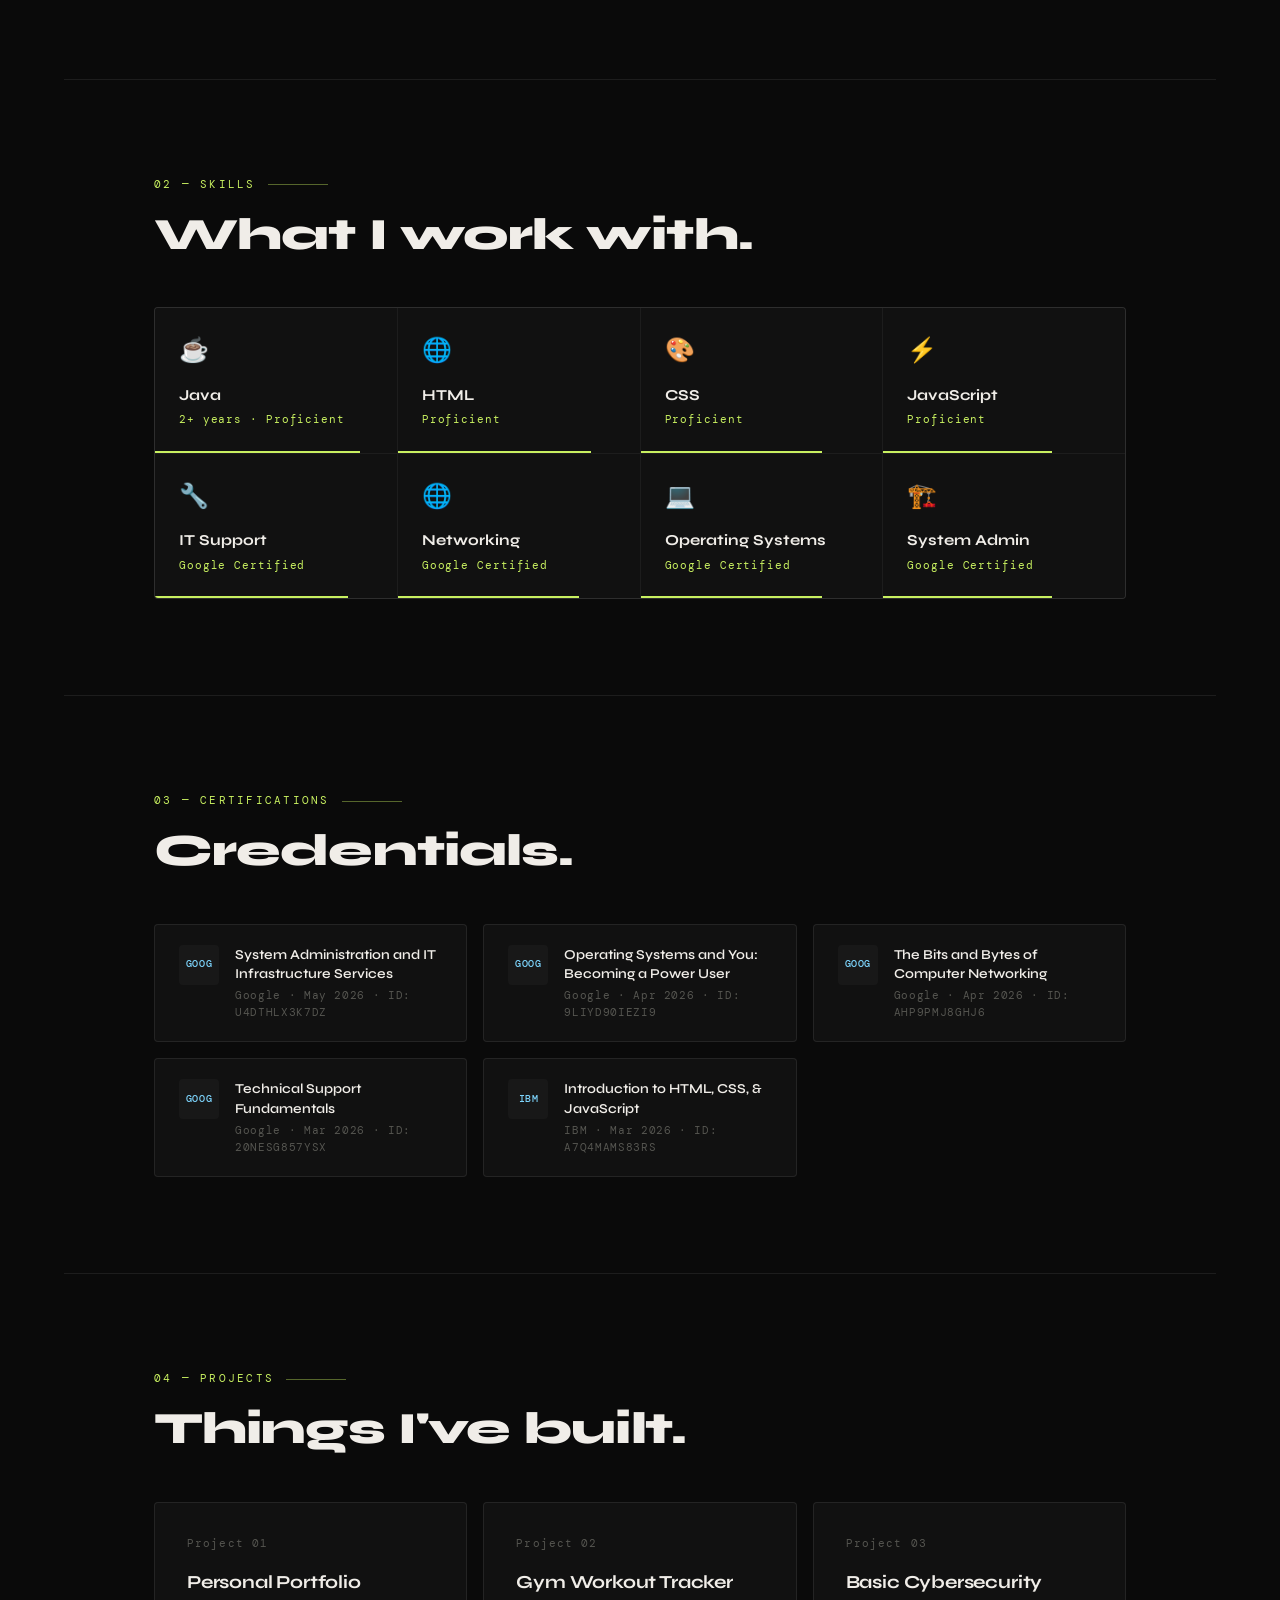
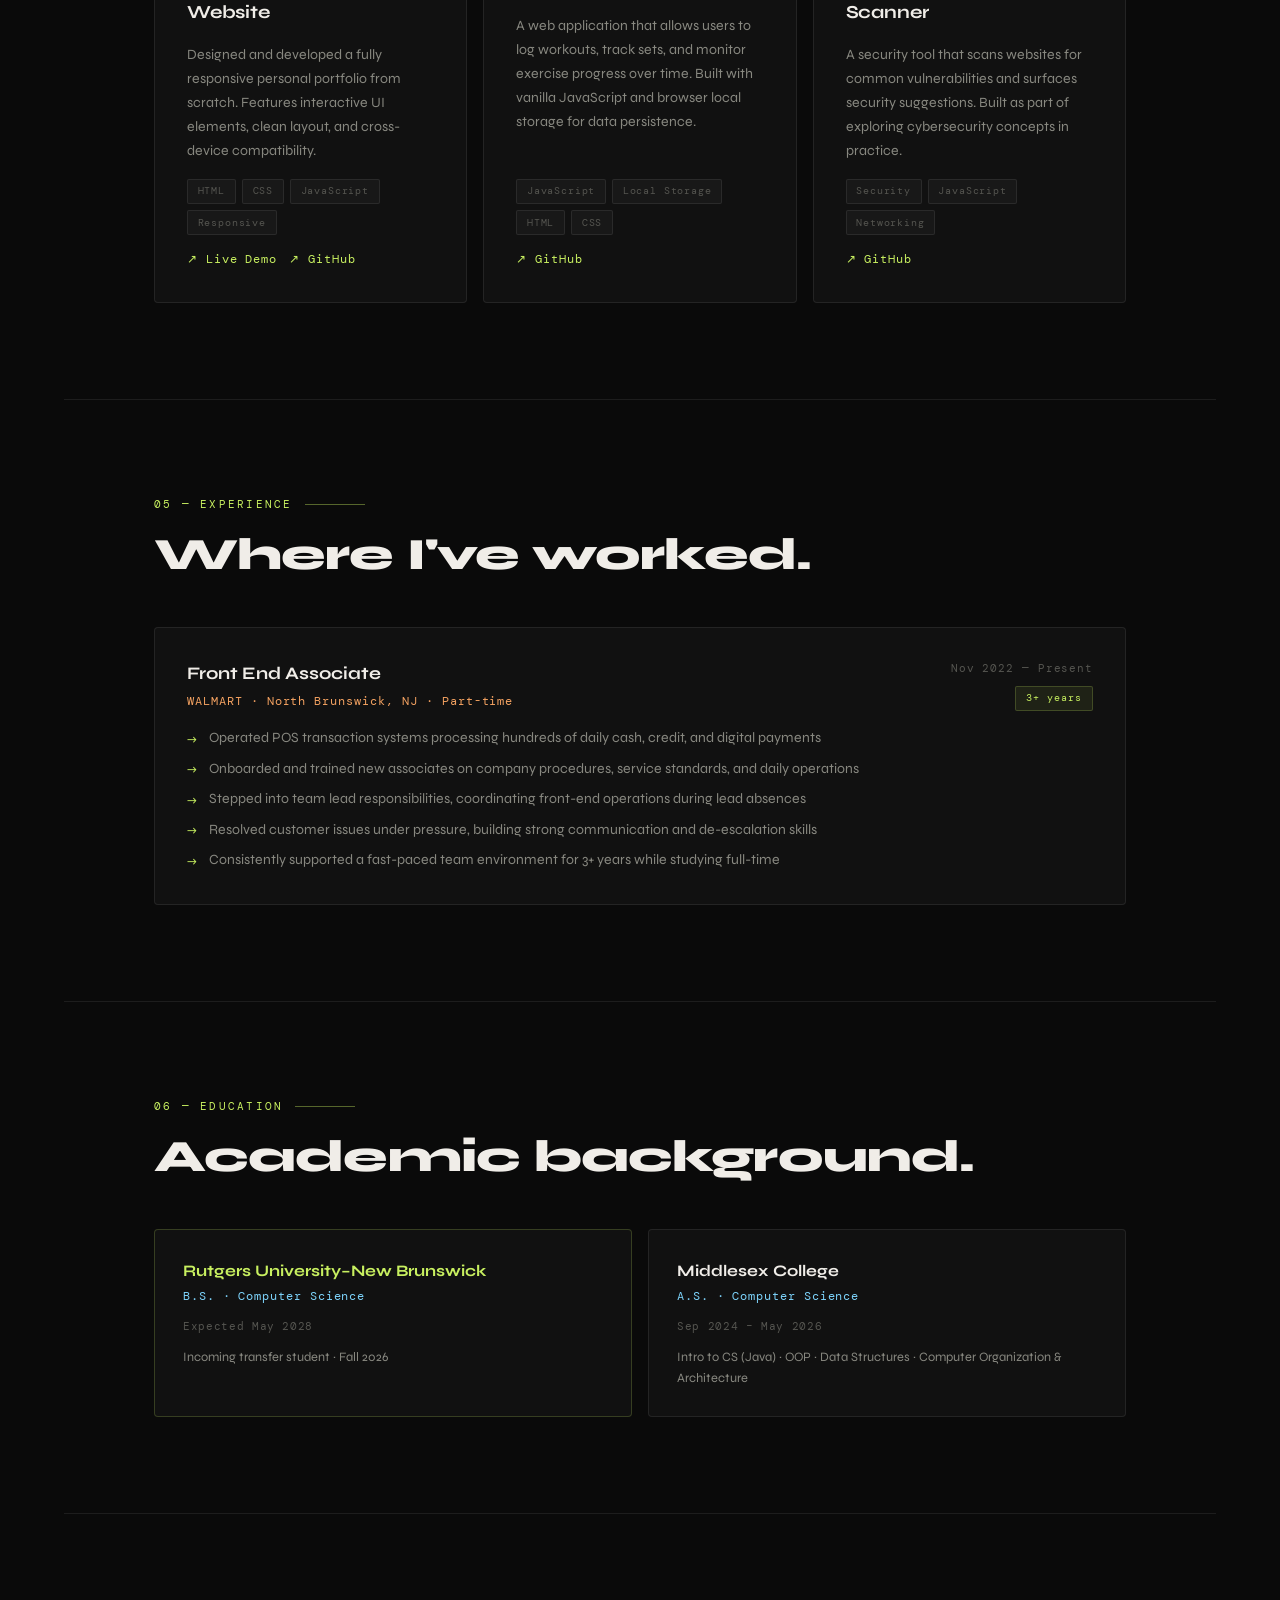
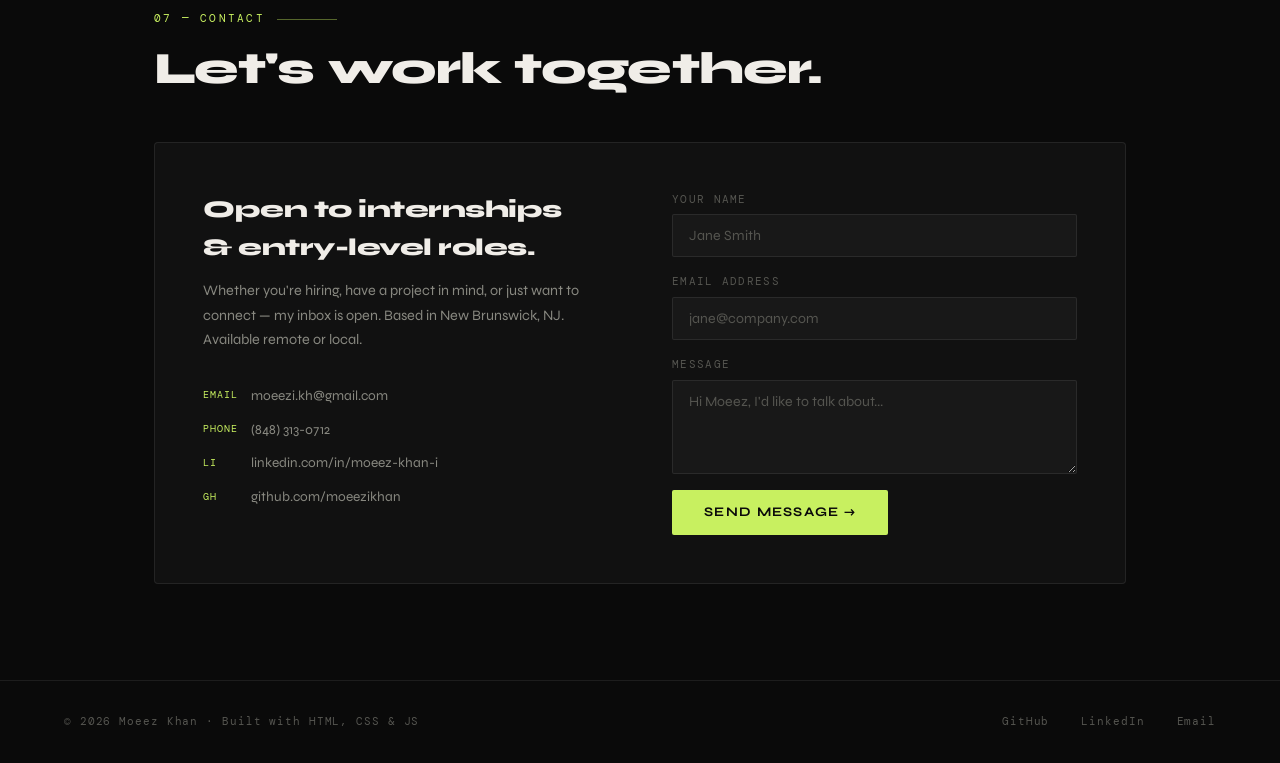
==== commit 442e1c96: "Add files via upload" ====
--- a/index.html
+++ b/index.html
@@ -1,223 +1,1193 @@
-
 <!DOCTYPE html>
-<html>
+<html lang="en">
 <head>
-  <title>Moeez Khan - Portfolio</title>
-  <link rel="stylesheet" href="./style.css"/>
-  <script src="./script.js"></script>
+<meta charset="UTF-8">
+<meta name="viewport" content="width=device-width, initial-scale=1.0">
+<title>Moeez Khan — CS Student & Developer</title>
+<link rel="preconnect" href="https://fonts.googleapis.com">
+<link rel="preconnect" href="https://fonts.gstatic.com" crossorigin>
+<link href="https://fonts.googleapis.com/css2?family=Syne:wght@400;500;600;700;800&family=DM+Mono:ital,wght@0,300;0,400;0,500;1,300&display=swap" rel="stylesheet">
+<style>
+  *, *::before, *::after { box-sizing: border-box; margin: 0; padding: 0; }
+
+  :root {
+    --bg: #0a0a0a;
+    --bg2: #111111;
+    --bg3: #181818;
+    --border: rgba(255,255,255,0.08);
+    --border-hover: rgba(255,255,255,0.18);
+    --text: #f0ede8;
+    --text2: #888880;
+    --text3: #555550;
+    --accent: #c8f060;
+    --accent2: #7dd4fc;
+    --accent3: #f4a261;
+    --font-display: 'Syne', sans-serif;
+    --font-mono: 'DM Mono', monospace;
+  }
+
+  html { scroll-behavior: smooth; }
+
+  body {
+    background: var(--bg);
+    color: var(--text);
+    font-family: var(--font-display);
+    line-height: 1.6;
+    overflow-x: hidden;
+  }
+
+  /* noise overlay */
+  body::before {
+    content: '';
+    position: fixed;
+    inset: 0;
+    background-image: url("data:image/svg+xml,%3Csvg viewBox='0 0 256 256' xmlns='http://www.w3.org/2000/svg'%3E%3Cfilter id='noise'%3E%3CfeTurbulence type='fractalNoise' baseFrequency='0.9' numOctaves='4' stitchTiles='stitch'/%3E%3C/filter%3E%3Crect width='100%25' height='100%25' filter='url(%23noise)' opacity='0.04'/%3E%3C/svg%3E");
+    pointer-events: none;
+    z-index: 1000;
+    opacity: 0.5;
+  }
+
+  /* NAV */
+  nav {
+    position: fixed;
+    top: 0; left: 0; right: 0;
+    z-index: 100;
+    display: flex;
+    justify-content: space-between;
+    align-items: center;
+    padding: 1.25rem 4rem;
+    background: rgba(10,10,10,0.85);
+    backdrop-filter: blur(12px);
+    border-bottom: 1px solid var(--border);
+  }
+
+  .nav-logo {
+    font-size: 1rem;
+    font-weight: 700;
+    letter-spacing: 0.08em;
+    color: var(--accent);
+    text-decoration: none;
+    font-family: var(--font-mono);
+  }
+
+  .nav-links {
+    display: flex;
+    gap: 2.5rem;
+    list-style: none;
+  }
+
+  .nav-links a {
+    font-size: 0.8rem;
+    font-weight: 500;
+    letter-spacing: 0.12em;
+    text-transform: uppercase;
+    color: var(--text2);
+    text-decoration: none;
+    transition: color 0.2s;
+  }
+
+  .nav-links a:hover { color: var(--text); }
+
+  .nav-cta {
+    font-size: 0.8rem;
+    font-weight: 600;
+    letter-spacing: 0.1em;
+    text-transform: uppercase;
+    color: var(--bg);
+    background: var(--accent);
+    padding: 0.5rem 1.25rem;
+    border-radius: 2px;
+    text-decoration: none;
+    transition: opacity 0.2s;
+  }
+
+  .nav-cta:hover { opacity: 0.85; }
+
+  /* HERO */
+  .hero {
+    min-height: 100vh;
+    display: flex;
+    align-items: center;
+    padding: 8rem 4rem 4rem;
+    position: relative;
+    overflow: hidden;
+  }
+
+  .hero-grid-bg {
+    position: absolute;
+    inset: 0;
+    background-image:
+      linear-gradient(rgba(255,255,255,0.03) 1px, transparent 1px),
+      linear-gradient(90deg, rgba(255,255,255,0.03) 1px, transparent 1px);
+    background-size: 60px 60px;
+    mask-image: radial-gradient(ellipse 80% 80% at 50% 50%, black 30%, transparent 100%);
+  }
+
+  .hero-glow {
+    position: absolute;
+    width: 600px;
+    height: 600px;
+    background: radial-gradient(circle, rgba(200,240,96,0.06) 0%, transparent 70%);
+    top: 10%;
+    right: -100px;
+    pointer-events: none;
+  }
+
+  .hero-content {
+    position: relative;
+    max-width: 900px;
+  }
+
+  .hero-tag {
+    display: inline-flex;
+    align-items: center;
+    gap: 0.5rem;
+    font-family: var(--font-mono);
+    font-size: 0.75rem;
+    color: var(--accent);
+    letter-spacing: 0.1em;
+    margin-bottom: 1.5rem;
+    opacity: 0;
+    animation: fadeUp 0.6s 0.1s forwards;
+  }
+
+  .hero-tag::before {
+    content: '';
+    display: inline-block;
+    width: 6px; height: 6px;
+    background: var(--accent);
+    border-radius: 50%;
+    animation: pulse 2s infinite;
+  }
+
+  @keyframes pulse {
+    0%, 100% { opacity: 1; transform: scale(1); }
+    50% { opacity: 0.5; transform: scale(0.8); }
+  }
+
+  .hero h1 {
+    font-size: clamp(3rem, 8vw, 6.5rem);
+    font-weight: 800;
+    line-height: 0.95;
+    letter-spacing: -0.02em;
+    margin-bottom: 1.5rem;
+    opacity: 0;
+    animation: fadeUp 0.6s 0.2s forwards;
+  }
+
+  .hero h1 span { color: var(--accent); }
+
+  .hero-sub {
+    font-size: clamp(1rem, 2vw, 1.2rem);
+    color: var(--text2);
+    max-width: 560px;
+    line-height: 1.7;
+    margin-bottom: 2.5rem;
+    font-weight: 400;
+    opacity: 0;
+    animation: fadeUp 0.6s 0.3s forwards;
+  }
+
+  .hero-actions {
+    display: flex;
+    gap: 1rem;
+    flex-wrap: wrap;
+    opacity: 0;
+    animation: fadeUp 0.6s 0.4s forwards;
+  }
+
+  .btn-primary {
+    display: inline-flex;
+    align-items: center;
+    gap: 0.5rem;
+    background: var(--accent);
+    color: var(--bg);
+    font-family: var(--font-display);
+    font-size: 0.85rem;
+    font-weight: 700;
+    letter-spacing: 0.08em;
+    text-transform: uppercase;
+    padding: 0.9rem 2rem;
+    border-radius: 2px;
+    text-decoration: none;
+    transition: opacity 0.2s, transform 0.2s;
+  }
+
+  .btn-primary:hover { opacity: 0.85; transform: translateY(-1px); }
+
+  .btn-secondary {
+    display: inline-flex;
+    align-items: center;
+    gap: 0.5rem;
+    background: transparent;
+    color: var(--text);
+    font-family: var(--font-display);
+    font-size: 0.85rem;
+    font-weight: 600;
+    letter-spacing: 0.08em;
+    text-transform: uppercase;
+    padding: 0.9rem 2rem;
+    border-radius: 2px;
+    border: 1px solid var(--border-hover);
+    text-decoration: none;
+    transition: border-color 0.2s, transform 0.2s;
+  }
+
+  .btn-secondary:hover { border-color: var(--text); transform: translateY(-1px); }
+
+  .hero-scroll {
+    position: absolute;
+    bottom: 2.5rem;
+    left: 4rem;
+    display: flex;
+    align-items: center;
+    gap: 0.75rem;
+    font-family: var(--font-mono);
+    font-size: 0.7rem;
+    color: var(--text3);
+    letter-spacing: 0.1em;
+    opacity: 0;
+    animation: fadeUp 0.6s 0.8s forwards;
+  }
+
+  .scroll-line {
+    width: 40px;
+    height: 1px;
+    background: var(--text3);
+  }
+
+  @keyframes fadeUp {
+    from { opacity: 0; transform: translateY(20px); }
+    to { opacity: 1; transform: translateY(0); }
+  }
+
+  /* SECTIONS */
+  section {
+    padding: 6rem 4rem;
+    max-width: 1100px;
+    margin: 0 auto;
+  }
+
+  .section-label {
+    font-family: var(--font-mono);
+    font-size: 0.7rem;
+    letter-spacing: 0.2em;
+    text-transform: uppercase;
+    color: var(--accent);
+    margin-bottom: 1rem;
+    display: flex;
+    align-items: center;
+    gap: 0.75rem;
+  }
+
+  .section-label::after {
+    content: '';
+    flex: 1;
+    max-width: 60px;
+    height: 1px;
+    background: var(--accent);
+    opacity: 0.4;
+  }
+
+  .section-title {
+    font-size: clamp(1.8rem, 4vw, 2.8rem);
+    font-weight: 800;
+    letter-spacing: -0.02em;
+    line-height: 1.1;
+    margin-bottom: 3rem;
+  }
+
+  /* ABOUT */
+  .about-grid {
+    display: grid;
+    grid-template-columns: 1fr 1fr;
+    gap: 4rem;
+    align-items: start;
+  }
+
+  .about-text p {
+    color: var(--text2);
+    font-size: 1rem;
+    line-height: 1.8;
+    margin-bottom: 1.25rem;
+    font-weight: 400;
+  }
+
+  .about-text p strong {
+    color: var(--text);
+    font-weight: 600;
+  }
+
+  .about-stats {
+    display: grid;
+    grid-template-columns: 1fr 1fr;
+    gap: 1px;
+    background: var(--border);
+    border: 1px solid var(--border);
+    border-radius: 4px;
+    overflow: hidden;
+  }
+
+  .stat-box {
+    background: var(--bg2);
+    padding: 1.5rem;
+    transition: background 0.2s;
+  }
+
+  .stat-box:hover { background: var(--bg3); }
+
+  .stat-number {
+    font-size: 2.2rem;
+    font-weight: 800;
+    color: var(--accent);
+    line-height: 1;
+    margin-bottom: 0.35rem;
+  }
+
+  .stat-label {
+    font-size: 0.78rem;
+    color: var(--text2);
+    font-weight: 500;
+    letter-spacing: 0.05em;
+  }
+
+  /* SKILLS */
+  .skills-grid {
+    display: grid;
+    grid-template-columns: repeat(auto-fit, minmax(200px, 1fr));
+    gap: 1px;
+    background: var(--border);
+    border: 1px solid var(--border);
+    border-radius: 4px;
+    overflow: hidden;
+  }
+
+  .skill-card {
+    background: var(--bg2);
+    padding: 1.5rem;
+    transition: background 0.2s;
+    position: relative;
+    overflow: hidden;
+  }
+
+  .skill-card:hover { background: var(--bg3); }
+
+  .skill-card::after {
+    content: '';
+    position: absolute;
+    bottom: 0; left: 0;
+    height: 2px;
+    background: var(--accent);
+    width: var(--level);
+    transition: width 0.6s ease;
+  }
+
+  .skill-icon {
+    font-size: 1.5rem;
+    margin-bottom: 0.75rem;
+  }
+
+  .skill-name {
+    font-size: 0.95rem;
+    font-weight: 700;
+    margin-bottom: 0.25rem;
+  }
+
+  .skill-level {
+    font-family: var(--font-mono);
+    font-size: 0.7rem;
+    color: var(--accent);
+    letter-spacing: 0.08em;
+  }
+
+  /* CERTS */
+  .certs-grid {
+    display: grid;
+    grid-template-columns: repeat(auto-fit, minmax(280px, 1fr));
+    gap: 1rem;
+  }
+
+  .cert-card {
+    background: var(--bg2);
+    border: 1px solid var(--border);
+    border-radius: 4px;
+    padding: 1.25rem 1.5rem;
+    display: flex;
+    align-items: flex-start;
+    gap: 1rem;
+    transition: border-color 0.2s, transform 0.2s;
+    text-decoration: none;
+  }
+
+  .cert-card:hover {
+    border-color: var(--border-hover);
+    transform: translateY(-2px);
+  }
+
+  .cert-issuer-badge {
+    font-size: 1.4rem;
+    flex-shrink: 0;
+    width: 40px;
+    height: 40px;
+    background: var(--bg3);
+    border-radius: 4px;
+    display: flex;
+    align-items: center;
+    justify-content: center;
+    font-family: var(--font-mono);
+    font-size: 0.65rem;
+    font-weight: 500;
+    color: var(--accent2);
+    letter-spacing: 0.05em;
+  }
+
+  .cert-info { flex: 1; }
+
+  .cert-name {
+    font-size: 0.85rem;
+    font-weight: 600;
+    color: var(--text);
+    line-height: 1.4;
+    margin-bottom: 0.25rem;
+  }
+
+  .cert-meta {
+    font-family: var(--font-mono);
+    font-size: 0.68rem;
+    color: var(--text3);
+    letter-spacing: 0.06em;
+  }
+
+  /* PROJECTS */
+  .projects-grid {
+    display: grid;
+    grid-template-columns: repeat(auto-fit, minmax(300px, 1fr));
+    gap: 1rem;
+  }
+
+  .project-card {
+    background: var(--bg2);
+    border: 1px solid var(--border);
+    border-radius: 4px;
+    padding: 2rem;
+    transition: border-color 0.2s, transform 0.2s;
+    display: flex;
+    flex-direction: column;
+    gap: 1rem;
+  }
+
+  .project-card:hover {
+    border-color: var(--border-hover);
+    transform: translateY(-3px);
+  }
+
+  .project-number {
+    font-family: var(--font-mono);
+    font-size: 0.7rem;
+    color: var(--text3);
+    letter-spacing: 0.1em;
+  }
+
+  .project-name {
+    font-size: 1.15rem;
+    font-weight: 700;
+    letter-spacing: -0.01em;
+  }
+
+  .project-desc {
+    font-size: 0.88rem;
+    color: var(--text2);
+    line-height: 1.7;
+    flex: 1;
+  }
+
+  .project-tags {
+    display: flex;
+    flex-wrap: wrap;
+    gap: 0.4rem;
+  }
+
+  .tag {
+    font-family: var(--font-mono);
+    font-size: 0.65rem;
+    letter-spacing: 0.08em;
+    color: var(--text3);
+    background: var(--bg3);
+    border: 1px solid var(--border);
+    padding: 0.2rem 0.6rem;
+    border-radius: 2px;
+  }
+
+  .project-links {
+    display: flex;
+    gap: 0.75rem;
+  }
+
+  .project-link {
+    font-family: var(--font-mono);
+    font-size: 0.72rem;
+    letter-spacing: 0.08em;
+    color: var(--accent);
+    text-decoration: none;
+    display: flex;
+    align-items: center;
+    gap: 0.3rem;
+    transition: opacity 0.2s;
+  }
+
+  .project-link:hover { opacity: 0.7; }
+
+  .project-link.disabled {
+    color: var(--text3);
+    pointer-events: none;
+  }
+
+  /* EXPERIENCE */
+  .exp-card {
+    background: var(--bg2);
+    border: 1px solid var(--border);
+    border-radius: 4px;
+    padding: 2rem;
+    display: grid;
+    grid-template-columns: 1fr auto;
+    gap: 1.5rem;
+    transition: border-color 0.2s;
+  }
+
+  .exp-card:hover { border-color: var(--border-hover); }
+
+  .exp-role {
+    font-size: 1.1rem;
+    font-weight: 700;
+    margin-bottom: 0.25rem;
+  }
+
+  .exp-company {
+    font-family: var(--font-mono);
+    font-size: 0.75rem;
+    color: var(--accent3);
+    letter-spacing: 0.08em;
+    margin-bottom: 1rem;
+  }
+
+  .exp-bullets {
+    list-style: none;
+    display: flex;
+    flex-direction: column;
+    gap: 0.5rem;
+  }
+
+  .exp-bullets li {
+    font-size: 0.88rem;
+    color: var(--text2);
+    line-height: 1.6;
+    display: flex;
+    gap: 0.75rem;
+  }
+
+  .exp-bullets li::before {
+    content: '→';
+    color: var(--accent);
+    flex-shrink: 0;
+    font-size: 0.75rem;
+    margin-top: 0.15rem;
+  }
+
+  .exp-date {
+    font-family: var(--font-mono);
+    font-size: 0.7rem;
+    color: var(--text3);
+    letter-spacing: 0.08em;
+    white-space: nowrap;
+    text-align: right;
+  }
+
+  .exp-badge {
+    display: inline-block;
+    margin-top: 0.5rem;
+    font-family: var(--font-mono);
+    font-size: 0.65rem;
+    letter-spacing: 0.1em;
+    color: var(--accent);
+    background: rgba(200,240,96,0.08);
+    border: 1px solid rgba(200,240,96,0.2);
+    padding: 0.2rem 0.6rem;
+    border-radius: 2px;
+  }
+
+  /* EDUCATION */
+  .edu-grid {
+    display: grid;
+    grid-template-columns: 1fr 1fr;
+    gap: 1rem;
+  }
+
+  .edu-card {
+    background: var(--bg2);
+    border: 1px solid var(--border);
+    border-radius: 4px;
+    padding: 1.75rem;
+    transition: border-color 0.2s, transform 0.2s;
+  }
+
+  .edu-card:hover {
+    border-color: var(--border-hover);
+    transform: translateY(-2px);
+  }
+
+  .edu-school {
+    font-size: 1rem;
+    font-weight: 700;
+    margin-bottom: 0.25rem;
+  }
+
+  .edu-degree {
+    font-family: var(--font-mono);
+    font-size: 0.72rem;
+    color: var(--accent2);
+    letter-spacing: 0.08em;
+    margin-bottom: 0.75rem;
+  }
+
+  .edu-dates {
+    font-family: var(--font-mono);
+    font-size: 0.68rem;
+    color: var(--text3);
+    letter-spacing: 0.06em;
+    margin-bottom: 0.75rem;
+  }
+
+  .edu-courses {
+    font-size: 0.8rem;
+    color: var(--text2);
+    line-height: 1.6;
+  }
+
+  .edu-upcoming {
+    border-color: rgba(200,240,96,0.2);
+  }
+
+  .edu-upcoming .edu-school { color: var(--accent); }
+
+  /* CONTACT */
+  .contact-wrapper {
+    background: var(--bg2);
+    border: 1px solid var(--border);
+    border-radius: 4px;
+    padding: 3rem;
+    display: grid;
+    grid-template-columns: 1fr 1fr;
+    gap: 4rem;
+    align-items: start;
+  }
+
+  .contact-left h3 {
+    font-size: 1.5rem;
+    font-weight: 800;
+    letter-spacing: -0.02em;
+    margin-bottom: 0.75rem;
+  }
+
+  .contact-left p {
+    font-size: 0.9rem;
+    color: var(--text2);
+    line-height: 1.7;
+    margin-bottom: 2rem;
+  }
+
+  .contact-links {
+    display: flex;
+    flex-direction: column;
+    gap: 0.75rem;
+  }
+
+  .contact-link {
+    display: flex;
+    align-items: center;
+    gap: 0.75rem;
+    font-size: 0.85rem;
+    color: var(--text2);
+    text-decoration: none;
+    transition: color 0.2s;
+  }
+
+  .contact-link:hover { color: var(--text); }
+
+  .contact-link-icon {
+    font-family: var(--font-mono);
+    font-size: 0.65rem;
+    color: var(--accent);
+    letter-spacing: 0.1em;
+    width: 36px;
+  }
+
+  .contact-form {
+    display: flex;
+    flex-direction: column;
+    gap: 1rem;
+  }
+
+  .form-group {
+    display: flex;
+    flex-direction: column;
+    gap: 0.4rem;
+  }
+
+  .form-group label {
+    font-family: var(--font-mono);
+    font-size: 0.68rem;
+    letter-spacing: 0.12em;
+    text-transform: uppercase;
+    color: var(--text3);
+  }
+
+  .form-group input,
+  .form-group textarea {
+    background: var(--bg3);
+    border: 1px solid var(--border);
+    border-radius: 2px;
+    padding: 0.75rem 1rem;
+    color: var(--text);
+    font-family: var(--font-display);
+    font-size: 0.88rem;
+    outline: none;
+    transition: border-color 0.2s;
+    resize: vertical;
+  }
+
+  .form-group input:focus,
+  .form-group textarea:focus {
+    border-color: var(--accent);
+  }
+
+  .form-group input::placeholder,
+  .form-group textarea::placeholder {
+    color: var(--text3);
+  }
+
+  .form-submit {
+    background: var(--accent);
+    color: var(--bg);
+    font-family: var(--font-display);
+    font-size: 0.82rem;
+    font-weight: 700;
+    letter-spacing: 0.1em;
+    text-transform: uppercase;
+    padding: 0.9rem 2rem;
+    border: none;
+    border-radius: 2px;
+    cursor: pointer;
+    transition: opacity 0.2s;
+    align-self: flex-start;
+  }
+
+  .form-submit:hover { opacity: 0.85; }
+
+  /* FOOTER */
+  footer {
+    border-top: 1px solid var(--border);
+    padding: 2rem 4rem;
+    display: flex;
+    justify-content: space-between;
+    align-items: center;
+  }
+
+  .footer-copy {
+    font-family: var(--font-mono);
+    font-size: 0.7rem;
+    color: var(--text3);
+    letter-spacing: 0.08em;
+  }
+
+  .footer-links {
+    display: flex;
+    gap: 2rem;
+  }
+
+  .footer-links a {
+    font-family: var(--font-mono);
+    font-size: 0.7rem;
+    color: var(--text3);
+    text-decoration: none;
+    letter-spacing: 0.08em;
+    transition: color 0.2s;
+  }
+
+  .footer-links a:hover { color: var(--text); }
+
+  /* DIVIDER */
+  .divider {
+    border: none;
+    border-top: 1px solid var(--border);
+    margin: 0 4rem;
+  }
+
+  /* RESPONSIVE */
+  @media (max-width: 768px) {
+    nav { padding: 1rem 1.5rem; }
+    .nav-links { display: none; }
+    .hero { padding: 7rem 1.5rem 4rem; }
+    section { padding: 4rem 1.5rem; }
+    .about-grid { grid-template-columns: 1fr; gap: 2rem; }
+    .edu-grid { grid-template-columns: 1fr; }
+    .contact-wrapper { grid-template-columns: 1fr; gap: 2rem; padding: 2rem; }
+    .exp-card { grid-template-columns: 1fr; }
+    .hero-scroll { left: 1.5rem; }
+    .divider { margin: 0 1.5rem; }
+    footer { padding: 1.5rem; flex-direction: column; gap: 1rem; text-align: center; }
+  }
+</style>
 </head>
-
 <body>
 
-<!-- Navigation Bar -->
+<!-- NAV -->
 <nav>
-  <div id="home">
-
-    <div class="profile_name">
-      Moeez Khan
-
-      <div class="contact_info">
-        Email: <a href="mailto:moeezi.kh@gmail.com">moeezi.kh@gmail.com</a>
-      </div>
-
-      <div class="contact_info">
-        Phone: +1 (848) 313-0712
-      </div>
-
-      <div class="contact_info">
-        GitHub: 
-        <a href="https://github.com/moeezikhan" target="_blank">
-        github.com/moeezikhan
+  <a href="#home" class="nav-logo">MK.dev</a>
+  <ul class="nav-links">
+    <li><a href="#about">About</a></li>
+    <li><a href="#skills">Skills</a></li>
+    <li><a href="#projects">Projects</a></li>
+    <li><a href="#experience">Experience</a></li>
+    <li><a href="#contact">Contact</a></li>
+  </ul>
+  <a href="mailto:moeezi.kh@gmail.com" class="nav-cta">Hire Me</a>
+</nav>
+
+<!-- HERO -->
+<div id="home" class="hero">
+  <div class="hero-grid-bg"></div>
+  <div class="hero-glow"></div>
+  <div class="hero-content">
+    <div class="hero-tag">Available for internships · Fall 2026</div>
+    <h1>Hi, I'm<br><span>Moeez Khan.</span></h1>
+    <p class="hero-sub">CS student transferring to Rutgers University · Builder of clean web apps · Google-certified IT professional · 3+ years real-world work experience.</p>
+    <div class="hero-actions">
+      <a href="#projects" class="btn-primary">View my work ↓</a>
+      <a href="#contact" class="btn-secondary">Get in touch</a>
+    </div>
+  </div>
+  <div class="hero-scroll">
+    <span class="scroll-line"></span>
+    scroll to explore
+  </div>
+</div>
+
+<hr class="divider">
+
+<!-- ABOUT -->
+<section id="about">
+  <div class="section-label">01 — About me</div>
+  <h2 class="section-title">Developer. Problem solver.<br>Fast learner.</h2>
+  <div class="about-grid">
+    <div class="about-text">
+      <p>I'm a Computer Science student currently transferring to <strong>Rutgers University</strong> this fall after completing my A.S. in CS at Middlesex College. I build things on the web and solve problems with code.</p>
+      <p>My technical foundation covers <strong>Java, HTML, CSS, and JavaScript</strong>, with coursework in data structures, OOP, and computer architecture. I've also earned <strong>5 certifications</strong> from Google and IBM covering IT support, networking, and operating systems.</p>
+      <p>I'm actively looking for a <strong>software engineering or IT internship</strong> where I can contribute from day one, learn fast, and grow alongside a great team.</p>
+    </div>
+    <div class="about-stats">
+      <div class="stat-box">
+        <div class="stat-number">2+</div>
+        <div class="stat-label">Years Java experience</div>
+      </div>
+      <div class="stat-box">
+        <div class="stat-number">5</div>
+        <div class="stat-label">Certifications earned</div>
+      </div>
+      <div class="stat-box">
+        <div class="stat-number">3+</div>
+        <div class="stat-label">Years work experience</div>
+      </div>
+      <div class="stat-box">
+        <div class="stat-number">3</div>
+        <div class="stat-label">Projects shipped</div>
+      </div>
+    </div>
+  </div>
+</section>
+
+<hr class="divider">
+
+<!-- SKILLS -->
+<section id="skills">
+  <div class="section-label">02 — Skills</div>
+  <h2 class="section-title">What I work with.</h2>
+  <div class="skills-grid">
+    <div class="skill-card" style="--level: 85%">
+      <div class="skill-icon">☕</div>
+      <div class="skill-name">Java</div>
+      <div class="skill-level">2+ years · Proficient</div>
+    </div>
+    <div class="skill-card" style="--level: 80%">
+      <div class="skill-icon">🌐</div>
+      <div class="skill-name">HTML</div>
+      <div class="skill-level">Proficient</div>
+    </div>
+    <div class="skill-card" style="--level: 75%">
+      <div class="skill-icon">🎨</div>
+      <div class="skill-name">CSS</div>
+      <div class="skill-level">Proficient</div>
+    </div>
+    <div class="skill-card" style="--level: 70%">
+      <div class="skill-icon">⚡</div>
+      <div class="skill-name">JavaScript</div>
+      <div class="skill-level">Proficient</div>
+    </div>
+    <div class="skill-card" style="--level: 80%">
+      <div class="skill-icon">🔧</div>
+      <div class="skill-name">IT Support</div>
+      <div class="skill-level">Google Certified</div>
+    </div>
+    <div class="skill-card" style="--level: 75%">
+      <div class="skill-icon">🌐</div>
+      <div class="skill-name">Networking</div>
+      <div class="skill-level">Google Certified</div>
+    </div>
+    <div class="skill-card" style="--level: 75%">
+      <div class="skill-icon">💻</div>
+      <div class="skill-name">Operating Systems</div>
+      <div class="skill-level">Google Certified</div>
+    </div>
+    <div class="skill-card" style="--level: 70%">
+      <div class="skill-icon">🏗️</div>
+      <div class="skill-name">System Admin</div>
+      <div class="skill-level">Google Certified</div>
+    </div>
+  </div>
+</section>
+
+<hr class="divider">
+
+<!-- CERTIFICATIONS -->
+<section id="certifications">
+  <div class="section-label">03 — Certifications</div>
+  <h2 class="section-title">Credentials.</h2>
+  <div class="certs-grid">
+    <a href="https://www.coursera.org/account/accomplishments/records/U4DTHLX3K7DZ" target="_blank" class="cert-card">
+      <div class="cert-issuer-badge">GOOG</div>
+      <div class="cert-info">
+        <div class="cert-name">System Administration and IT Infrastructure Services</div>
+        <div class="cert-meta">Google · May 2026 · ID: U4DTHLX3K7DZ</div>
+      </div>
+    </a>
+    <a href="https://www.coursera.org/account/accomplishments/records/9LIYD90IEZI9" target="_blank" class="cert-card">
+      <div class="cert-issuer-badge">GOOG</div>
+      <div class="cert-info">
+        <div class="cert-name">Operating Systems and You: Becoming a Power User</div>
+        <div class="cert-meta">Google · Apr 2026 · ID: 9LIYD90IEZI9</div>
+      </div>
+    </a>
+    <a href="https://www.coursera.org/account/accomplishments/records/AHP9PMJ8GHJ6" target="_blank" class="cert-card">
+      <div class="cert-issuer-badge">GOOG</div>
+      <div class="cert-info">
+        <div class="cert-name">The Bits and Bytes of Computer Networking</div>
+        <div class="cert-meta">Google · Apr 2026 · ID: AHP9PMJ8GHJ6</div>
+      </div>
+    </a>
+    <a href="https://www.coursera.org/account/accomplishments/records/20NESG857YSX" target="_blank" class="cert-card">
+      <div class="cert-issuer-badge">GOOG</div>
+      <div class="cert-info">
+        <div class="cert-name">Technical Support Fundamentals</div>
+        <div class="cert-meta">Google · Mar 2026 · ID: 20NESG857YSX</div>
+      </div>
+    </a>
+    <a href="https://www.coursera.org/account/accomplishments/records/A7Q4MAMS83RS" target="_blank" class="cert-card">
+      <div class="cert-issuer-badge">IBM</div>
+      <div class="cert-info">
+        <div class="cert-name">Introduction to HTML, CSS, & JavaScript</div>
+        <div class="cert-meta">IBM · Mar 2026 · ID: A7Q4MAMS83RS</div>
+      </div>
+    </a>
+  </div>
+</section>
+
+<hr class="divider">
+
+<!-- PROJECTS -->
+<section id="projects">
+  <div class="section-label">04 — Projects</div>
+  <h2 class="section-title">Things I've built.</h2>
+  <div class="projects-grid">
+    <div class="project-card">
+      <div class="project-number">Project 01</div>
+      <div class="project-name">Personal Portfolio Website</div>
+      <div class="project-desc">Designed and developed a fully responsive personal portfolio from scratch. Features interactive UI elements, clean layout, and cross-device compatibility.</div>
+      <div class="project-tags">
+        <span class="tag">HTML</span>
+        <span class="tag">CSS</span>
+        <span class="tag">JavaScript</span>
+        <span class="tag">Responsive</span>
+      </div>
+      <div class="project-links">
+        <a href="https://moeezikhan.github.io/personal-portfolio-website/" target="_blank" class="project-link">↗ Live Demo</a>
+        <a href="https://github.com/moeezikhan" target="_blank" class="project-link">↗ GitHub</a>
+      </div>
+    </div>
+    <div class="project-card">
+      <div class="project-number">Project 02</div>
+      <div class="project-name">Gym Workout Tracker</div>
+      <div class="project-desc">A web application that allows users to log workouts, track sets, and monitor exercise progress over time. Built with vanilla JavaScript and browser local storage for data persistence.</div>
+      <div class="project-tags">
+        <span class="tag">JavaScript</span>
+        <span class="tag">Local Storage</span>
+        <span class="tag">HTML</span>
+        <span class="tag">CSS</span>
+      </div>
+      <div class="project-links">
+        <a href="https://github.com/moeezikhan" target="_blank" class="project-link">↗ GitHub</a>
+      </div>
+    </div>
+    <div class="project-card">
+      <div class="project-number">Project 03</div>
+      <div class="project-name">Basic Cybersecurity Scanner</div>
+      <div class="project-desc">A security tool that scans websites for common vulnerabilities and surfaces security suggestions. Built as part of exploring cybersecurity concepts in practice.</div>
+      <div class="project-tags">
+        <span class="tag">Security</span>
+        <span class="tag">JavaScript</span>
+        <span class="tag">Networking</span>
+      </div>
+      <div class="project-links">
+        <a href="https://github.com/moeezikhan" target="_blank" class="project-link">↗ GitHub</a>
+      </div>
+    </div>
+  </div>
+</section>
+
+<hr class="divider">
+
+<!-- EXPERIENCE -->
+<section id="experience">
+  <div class="section-label">05 — Experience</div>
+  <h2 class="section-title">Where I've worked.</h2>
+  <div class="exp-card">
+    <div>
+      <div class="exp-role">Front End Associate</div>
+      <div class="exp-company">WALMART · North Brunswick, NJ · Part-time</div>
+      <ul class="exp-bullets">
+        <li>Operated POS transaction systems processing hundreds of daily cash, credit, and digital payments</li>
+        <li>Onboarded and trained new associates on company procedures, service standards, and daily operations</li>
+        <li>Stepped into team lead responsibilities, coordinating front-end operations during lead absences</li>
+        <li>Resolved customer issues under pressure, building strong communication and de-escalation skills</li>
+        <li>Consistently supported a fast-paced team environment for 3+ years while studying full-time</li>
+      </ul>
+    </div>
+    <div style="text-align:right;">
+      <div class="exp-date">Nov 2022 — Present</div>
+      <div class="exp-badge">3+ years</div>
+    </div>
+  </div>
+</section>
+
+<hr class="divider">
+
+<!-- EDUCATION -->
+<section id="education">
+  <div class="section-label">06 — Education</div>
+  <h2 class="section-title">Academic background.</h2>
+  <div class="edu-grid">
+    <div class="edu-card edu-upcoming">
+      <div class="edu-school">Rutgers University–New Brunswick</div>
+      <div class="edu-degree">B.S. · Computer Science</div>
+      <div class="edu-dates">Expected May 2028</div>
+      <div class="edu-courses">Incoming transfer student · Fall 2026</div>
+    </div>
+    <div class="edu-card">
+      <div class="edu-school">Middlesex College</div>
+      <div class="edu-degree">A.S. · Computer Science</div>
+      <div class="edu-dates">Sep 2024 – May 2026</div>
+      <div class="edu-courses">Intro to CS (Java) · OOP · Data Structures · Computer Organization & Architecture</div>
+    </div>
+  </div>
+</section>
+
+<hr class="divider">
+
+<!-- CONTACT -->
+<section id="contact">
+  <div class="section-label">07 — Contact</div>
+  <h2 class="section-title">Let's work together.</h2>
+  <div class="contact-wrapper">
+    <div class="contact-left">
+      <h3>Open to internships<br>& entry-level roles.</h3>
+      <p>Whether you're hiring, have a project in mind, or just want to connect — my inbox is open. Based in New Brunswick, NJ. Available remote or local.</p>
+      <div class="contact-links">
+        <a href="mailto:moeezi.kh@gmail.com" class="contact-link">
+          <span class="contact-link-icon">EMAIL</span>
+          moeezi.kh@gmail.com
         </a>
-      </div>
-
-    </div>
-
-    <div class="topdiv">
-      <a class="topmenu" href="#about-me">About Me</a>
-      <a class="topmenu" href="#skills">Skills</a>
-      <a class="topmenu" href="#projects">Projects</a>
-      <a class="topmenu" href="#recommendations">Recommendations</a>
-    </div>
-
+        <a href="tel:+18483130712" class="contact-link">
+          <span class="contact-link-icon">PHONE</span>
+          (848) 313-0712
+        </a>
+        <a href="https://www.linkedin.com/in/moeez-khan-i/" target="_blank" class="contact-link">
+          <span class="contact-link-icon">LI</span>
+          linkedin.com/in/moeez-khan-i
+        </a>
+        <a href="https://github.com/moeezikhan" target="_blank" class="contact-link">
+          <span class="contact-link-icon">GH</span>
+          github.com/moeezikhan
+        </a>
+      </div>
+    </div>
+    <div class="contact-form">
+      <div class="form-group">
+        <label for="name">Your name</label>
+        <input type="text" id="name" placeholder="Jane Smith">
+      </div>
+      <div class="form-group">
+        <label for="email">Email address</label>
+        <input type="email" id="email" placeholder="jane@company.com">
+      </div>
+      <div class="form-group">
+        <label for="message">Message</label>
+        <textarea id="message" rows="4" placeholder="Hi Moeez, I'd like to talk about..."></textarea>
+      </div>
+      <button class="form-submit" onclick="handleSubmit()">Send message →</button>
+      <div id="form-success" style="display:none; font-family: var(--font-mono); font-size: 0.75rem; color: var(--accent); letter-spacing: 0.08em;">✓ Message sent — I'll be in touch soon!</div>
+    </div>
   </div>
-</nav>
-
-
-<!-- About Me -->
-<section id="about-me" class="container">
-
-  <div>
-    <img src="moeez.png" alt="Moeez Khan" class="profile_image"/>
+</section>
+
+<!-- FOOTER -->
+<footer>
+  <div class="footer-copy">© 2026 Moeez Khan · Built with HTML, CSS & JS</div>
+  <div class="footer-links">
+    <a href="https://github.com/moeezikhan" target="_blank">GitHub</a>
+    <a href="https://www.linkedin.com/in/moeez-khan-i/" target="_blank">LinkedIn</a>
+    <a href="mailto:moeezi.kh@gmail.com">Email</a>
   </div>
-
-  <div>
-
-    <h1>Hi, I'm Moeez Khan!</h1>
-
-    <h2>Computer Science Student | Aspiring Cybersecurity Professional</h2>
-
-    <p>
-      I am a Computer Science student and aspiring cybersecurity professional. 
-      I have two years of experience programming in Java and recently started 
-      learning web development using HTML, CSS, and JavaScript. I enjoy building 
-      projects, learning new technologies, and improving my programming skills.
-    </p>
-
-  </div>
-
-</section>
-
-
-<!-- Skills -->
-<section id="skills">
-
-  <h2>Skills</h2>
-
-  <div class="all_skills">
-
-    <div class="skill">
-      <h6>HTML</h6>
-      <p>Currently Learning</p>
-    </div>
-
-    <div class="skill">
-      <h6>CSS</h6>
-      <p>Currently Learning</p>
-    </div>
-
-    <div class="skill">
-      <h6>JavaScript</h6>
-      <p>Currently Learning</p>
-    </div>
-
-    <div class="skill">
-      <h6>Java</h6>
-      <p>2 Years Experience</p>
-    </div>
-
-  </div>
-
-</section>
-
-
-<!-- Projects -->
-<section class="projects" id="projects">
-
-  <h2>Projects</h2>
-
-  <div id="projects-container" class="projects-container">
-
-    <div class="project-card">
-      <h3>Personal Portfolio Website</h3>
-      <ul>
-        <li>
-        Developed a responsive personal portfolio website using HTML, CSS, and JavaScript
-        to showcase my projects, skills, and experience.
-        </li>
-      </ul>
-    </div>
-
-    <hr>
-
-    <div class="project-card">
-      <h3>Gym Workout Tracker</h3>
-      <ul>
-        <li>
-        Built a web application that allows users to track workouts, sets, and
-        exercise progress using JavaScript and browser local storage.
-        </li>
-      </ul>
-    </div>
-
-    <hr>
-
-    <div class="project-card">
-      <h3>Basic Cybersecurity Scanner</h3>
-      <ul>
-        <li>
-        Developed a basic security tool that scans websites for simple
-        vulnerabilities and provides security suggestions.
-        </li>
-      </ul>
-    </div>
-
-  </div>
-
-</section>
-
-
-<!-- Recommendations -->
-<section id="recommendations">
-
-  <h2>Recommendations</h2>
-
-  <div class="all_recommendations" id="all_recommendations">
-
-    <div class="recommendation">
-      “Moeez is a hardworking developer who is always eager to learn new technologies.”
-    </div>
-
-    <div class="recommendation">
-      “He consistently delivers clean code and strong problem-solving abilities.”
-    </div>
-
-    <div class="recommendation">
-      “Moeez has a strong interest in cybersecurity and software development.”
-    </div>
-
-  </div>
-
-</section>
-
-
-<!-- Recommendation Form -->
-<section id="contact">
-
-  <div class="flex_center">
-
-    <fieldset>
-
-      <legend class="introduction">Leave a Recommendation</legend>
-
-      <input type="text" placeholder="Name (Optional)">
-
-      <textarea
-        id="new_recommendation"
-        cols="50"
-        rows="5"
-        placeholder="Message">
-      </textarea>
-
-      <div class="flex_center">
-        <button id="recommend_btn" onclick="addRecommendation()">
-          Submit
-        </button>
-      </div>
-
-    </fieldset>
-
-  </div>
-
-</section>
-
-
-<!-- Back to Top Button -->
-<div class="iconbutton">
-  <a href="#home">⬆ Back to Top</a>
-</div>
-
-
-<!-- Popup -->
-<div class="popup" id="popup">
-
-  <h3>Thank you for leaving a recommendation!</h3>
-
-  <button onclick="showPopup(false)">Ok</button>
-
-</div>
+</footer>
+
+<script>
+  function handleSubmit() {
+    const name = document.getElementById('name').value;
+    const email = document.getElementById('email').value;
+    const message = document.getElementById('message').value;
+    if (!name || !email || !message) {
+      alert('Please fill in all fields.');
+      return;
+    }
+    const mailto = `mailto:moeezi.kh@gmail.com?subject=Portfolio Contact from ${encodeURIComponent(name)}&body=${encodeURIComponent(message + '\n\nFrom: ' + name + '\nEmail: ' + email)}`;
+    window.location.href = mailto;
+    document.getElementById('form-success').style.display = 'block';
+  }
+
+  // Animate sections on scroll
+  const observer = new IntersectionObserver((entries) => {
+    entries.forEach(entry => {
+      if (entry.isIntersecting) {
+        entry.target.style.opacity = '1';
+        entry.target.style.transform = 'translateY(0)';
+      }
+    });
+  }, { threshold: 0.1 });
+
+  document.querySelectorAll('section').forEach(section => {
+    section.style.opacity = '0';
+    section.style.transform = 'translateY(30px)';
+    section.style.transition = 'opacity 0.6s ease, transform 0.6s ease';
+    observer.observe(section);
+  });
+</script>
 
 </body>
 </html>
-
-
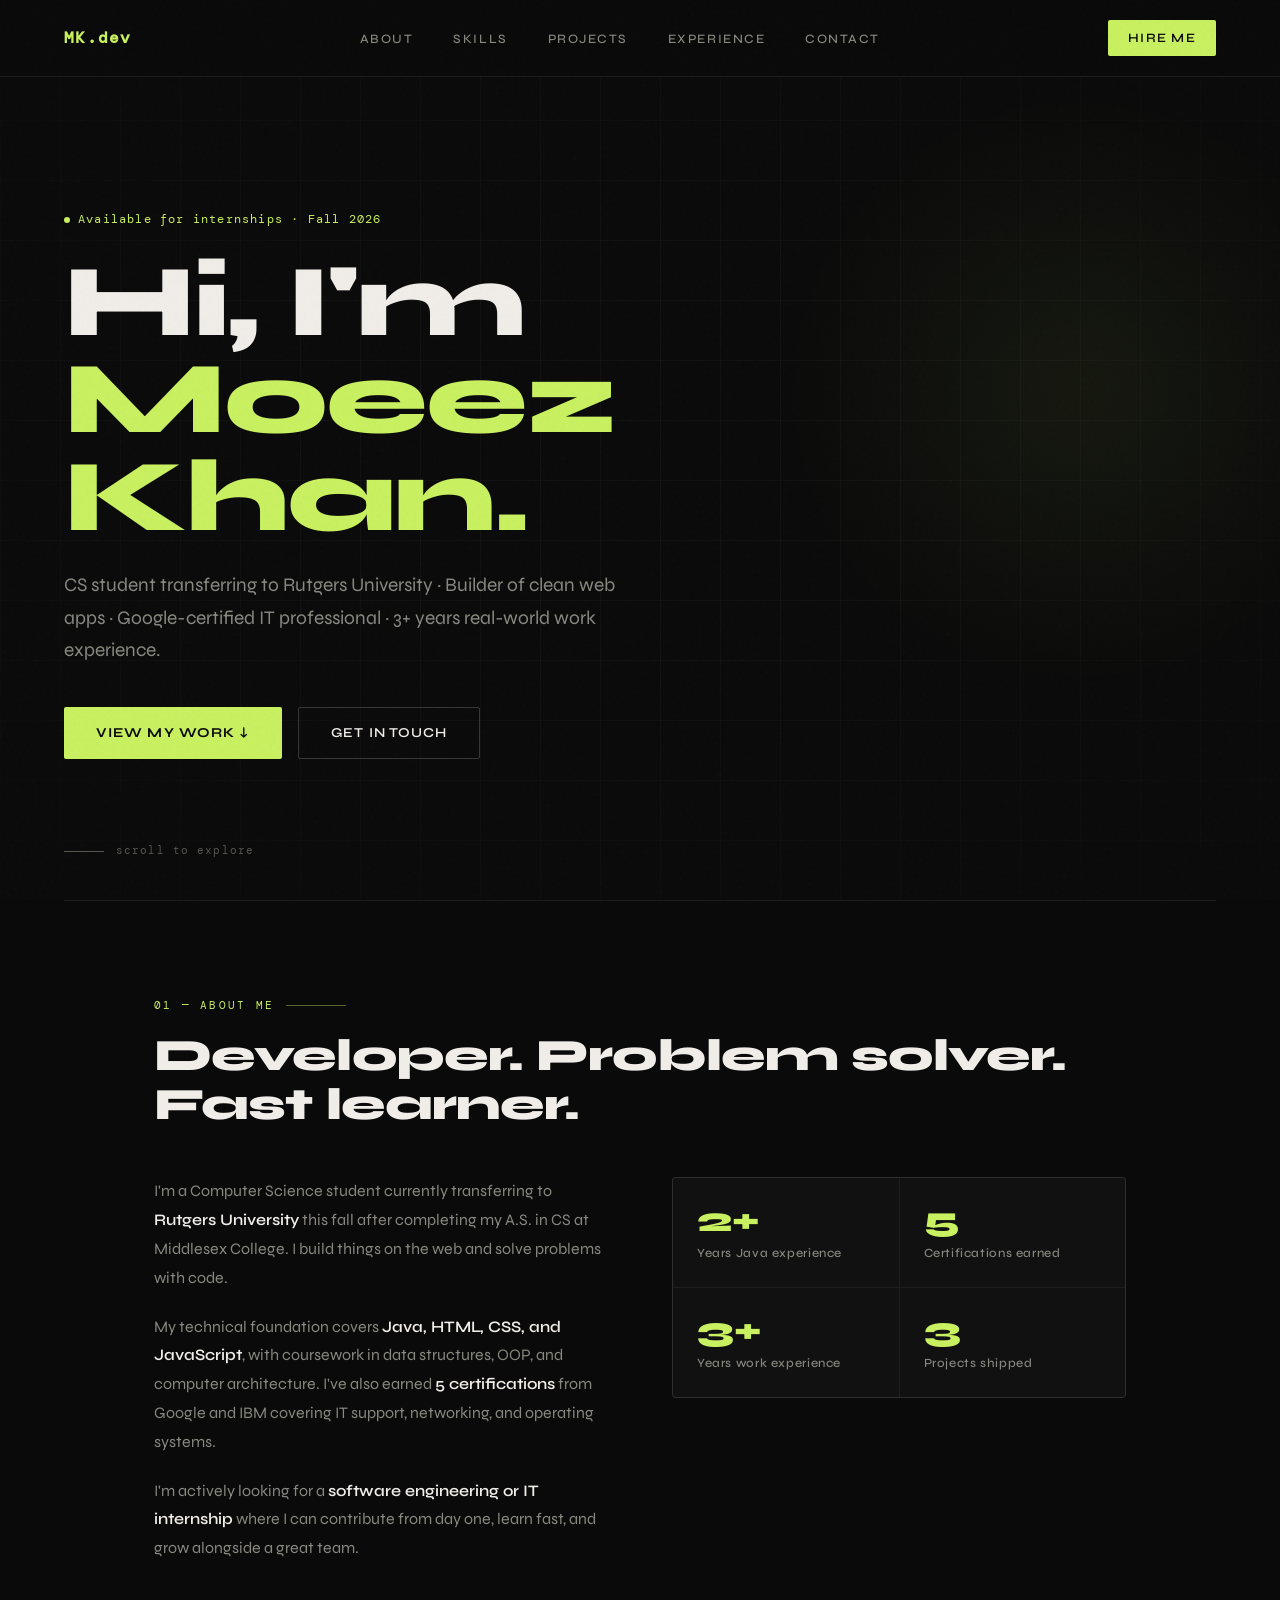
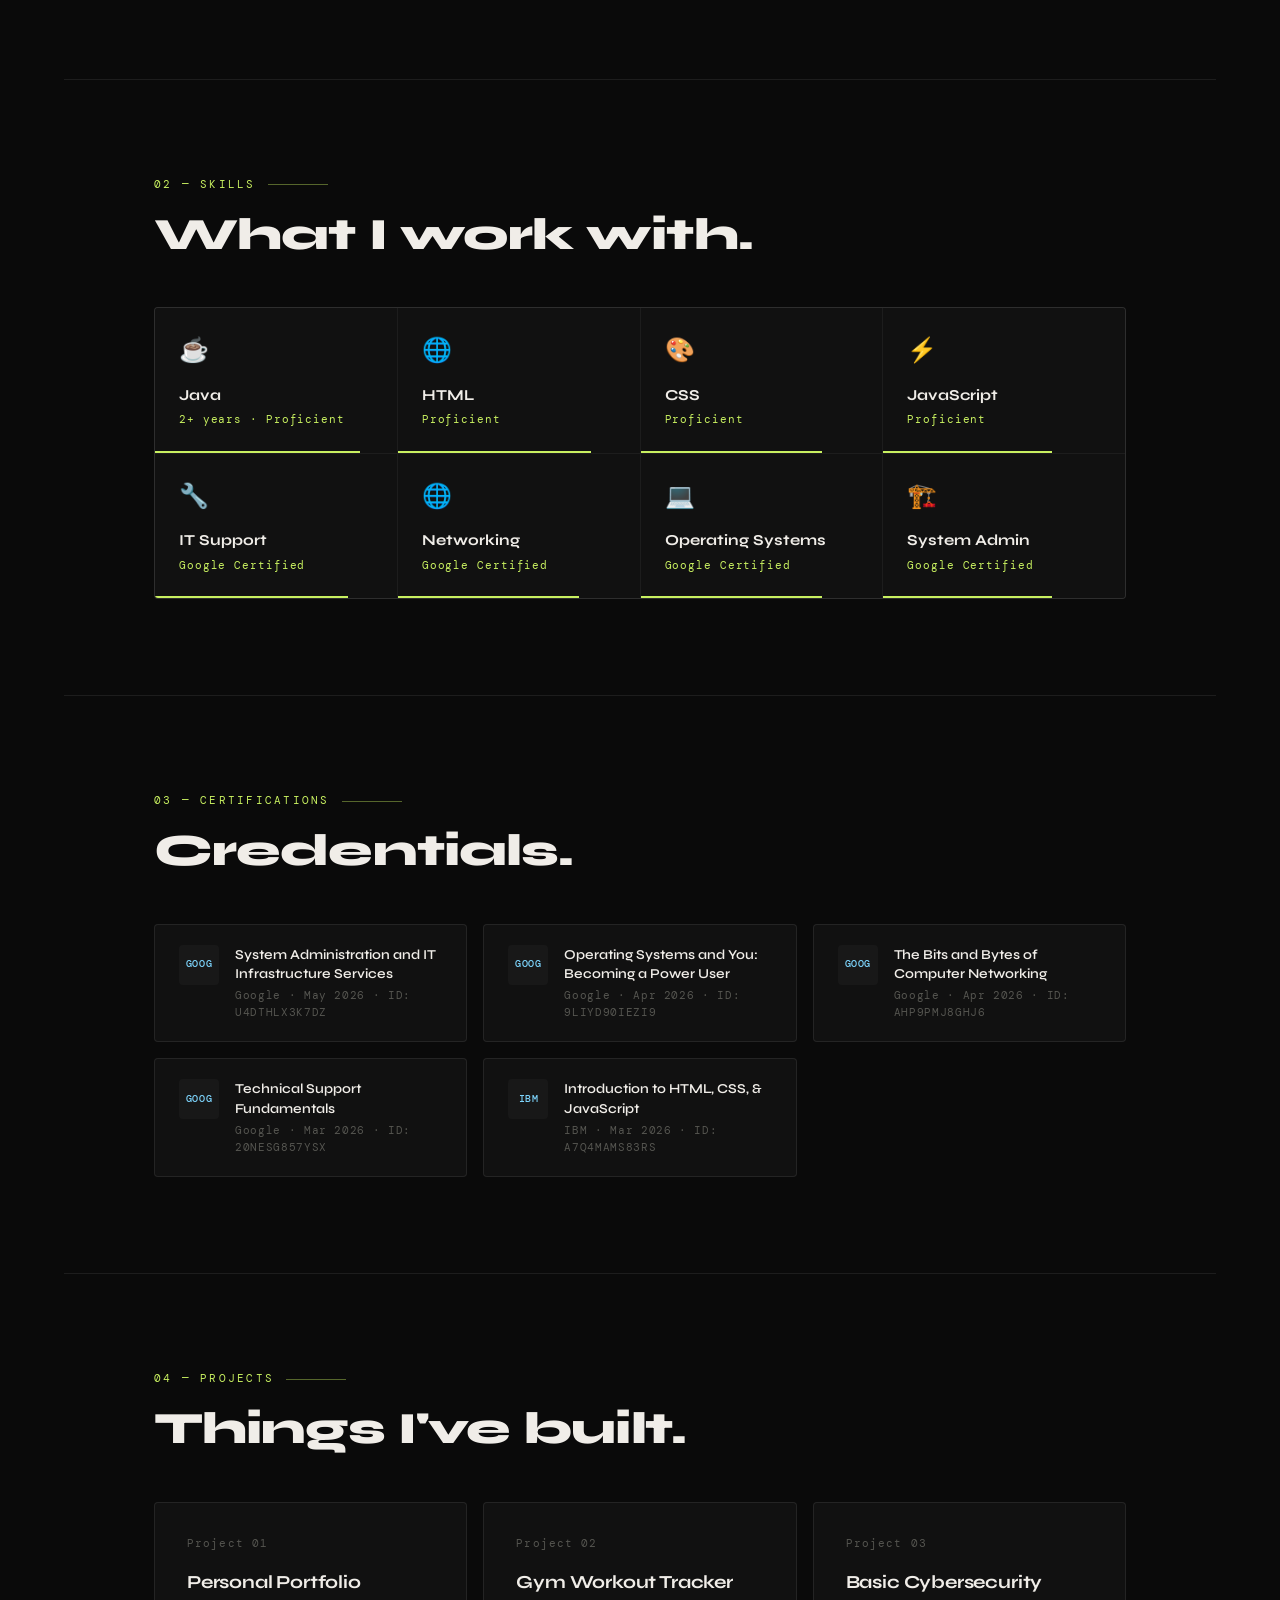
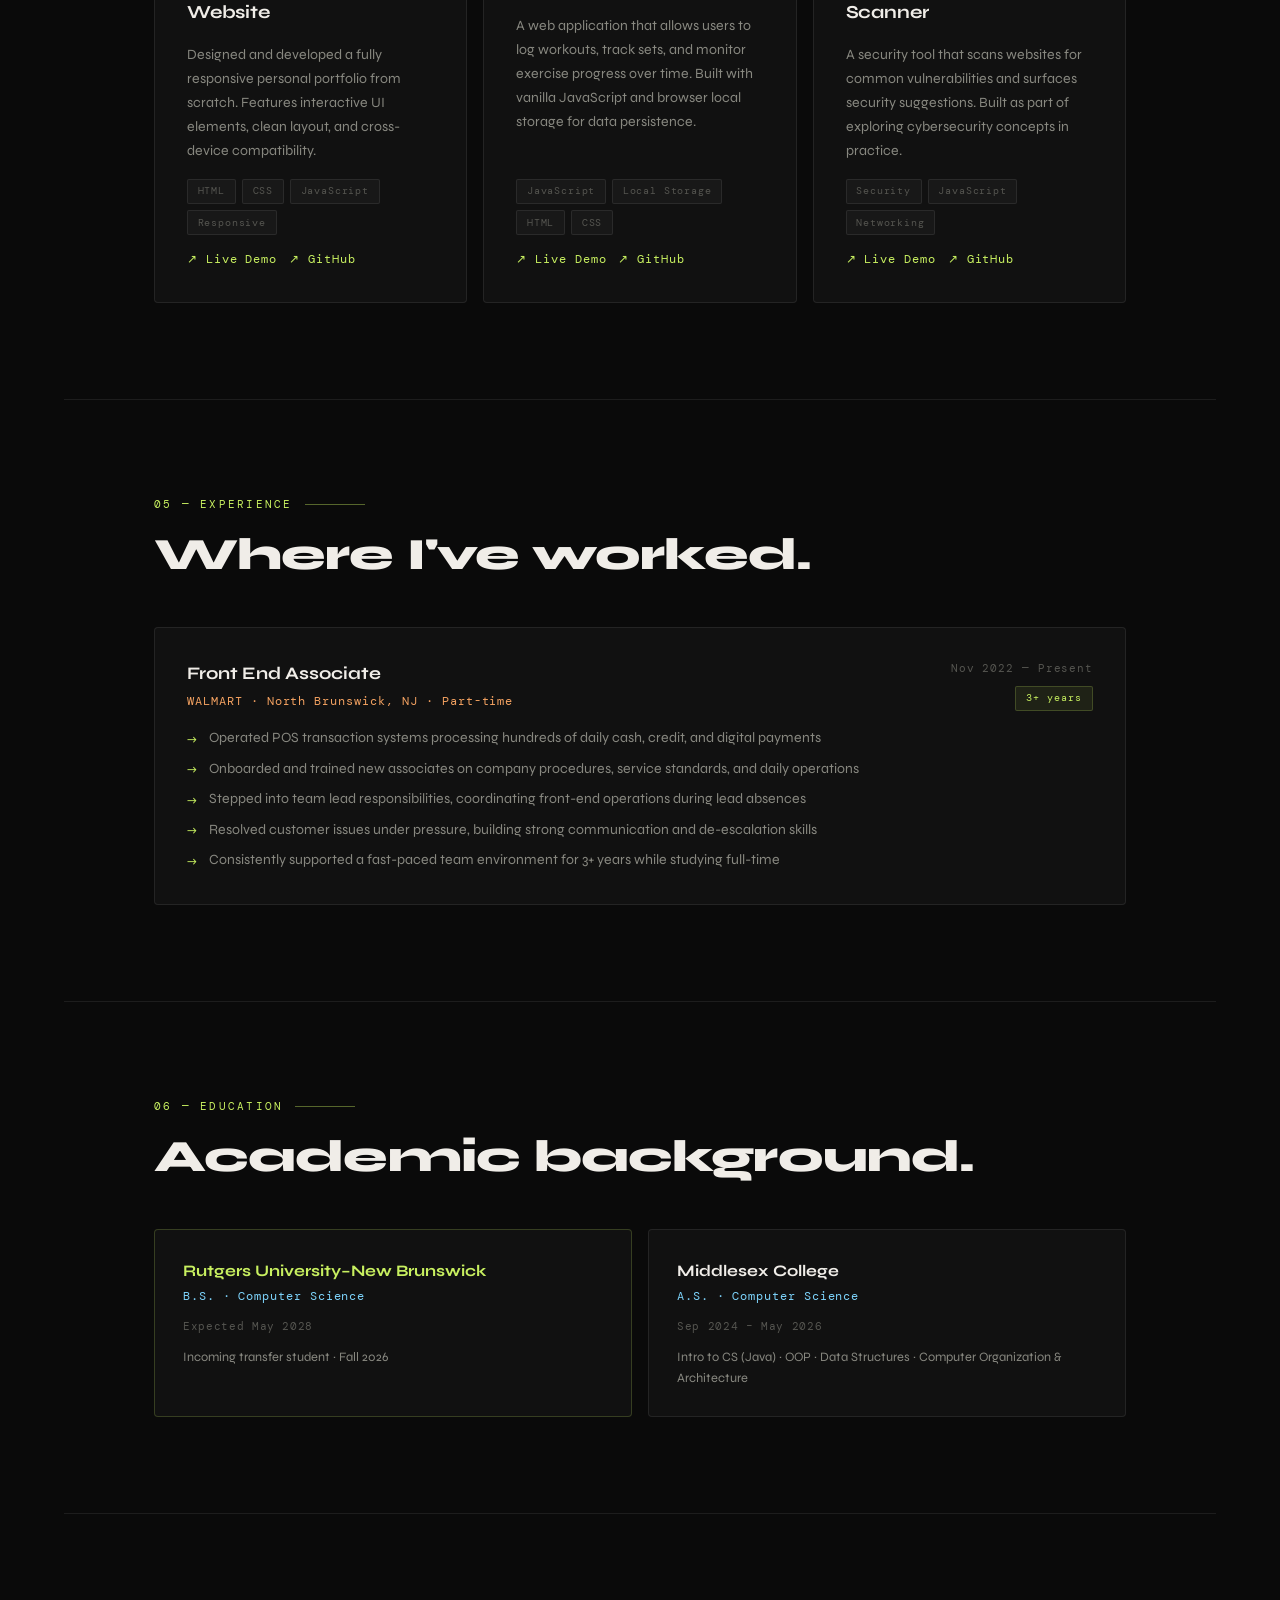
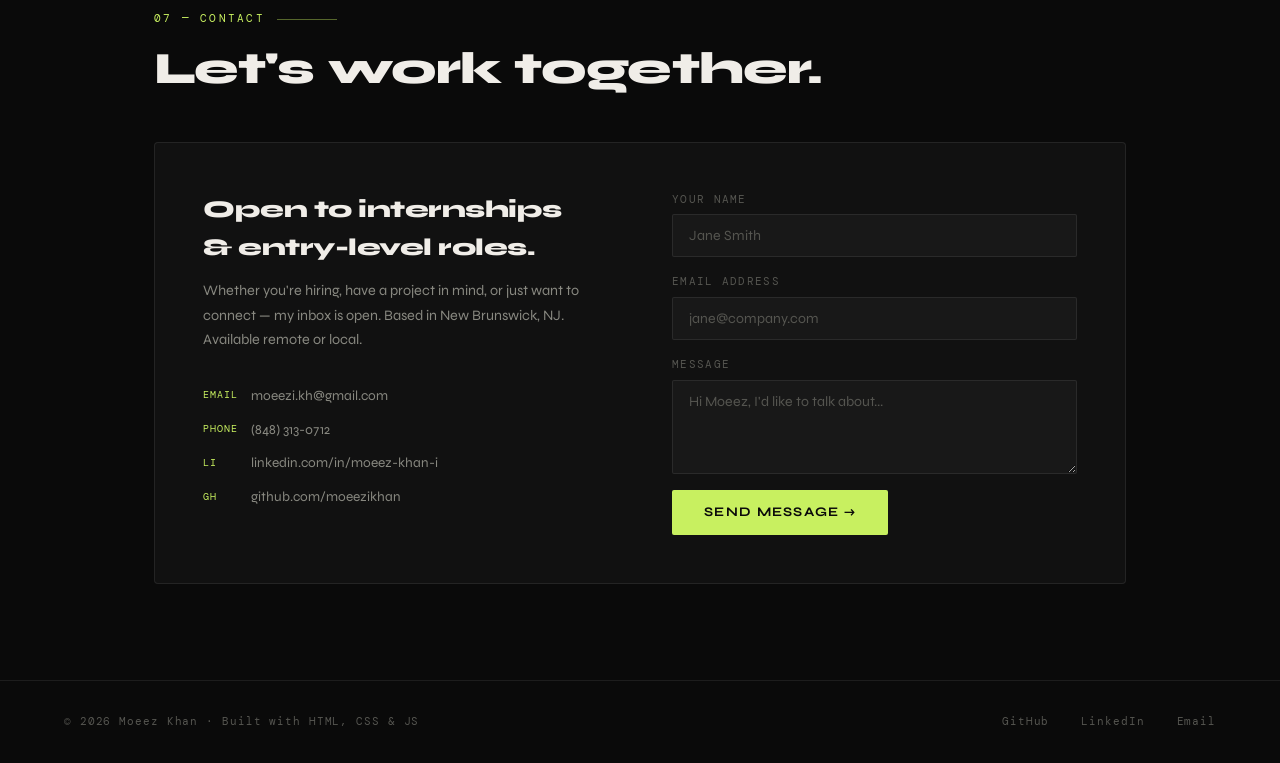
==== commit 2e6a6fcd: "Add files via upload" ====
--- a/index.html
+++ b/index.html
@@ -1033,7 +1033,8 @@
         <span class="tag">CSS</span>
       </div>
       <div class="project-links">
-        <a href="https://github.com/moeezikhan" target="_blank" class="project-link">↗ GitHub</a>
+        <a href="https://moeezikhan.github.io/personal-portfolio-website/gym-tracker.html" target="_blank" class="project-link">↗ Live Demo</a>
+        <a href="https://github.com/moeezikhan/personal-portfolio-website/blob/main/gym-tracker.html" target="_blank" class="project-link">↗ GitHub</a>
       </div>
     </div>
     <div class="project-card">
@@ -1046,7 +1047,8 @@
         <span class="tag">Networking</span>
       </div>
       <div class="project-links">
-        <a href="https://github.com/moeezikhan" target="_blank" class="project-link">↗ GitHub</a>
+        <a href="https://moeezikhan.github.io/personal-portfolio-website/cybersecurity-scanner.html" target="_blank" class="project-link">↗ Live Demo</a>
+        <a href="https://github.com/moeezikhan/personal-portfolio-website/blob/main/cybersecurity-scanner.html" target="_blank" class="project-link">↗ GitHub</a>
       </div>
     </div>
   </div>
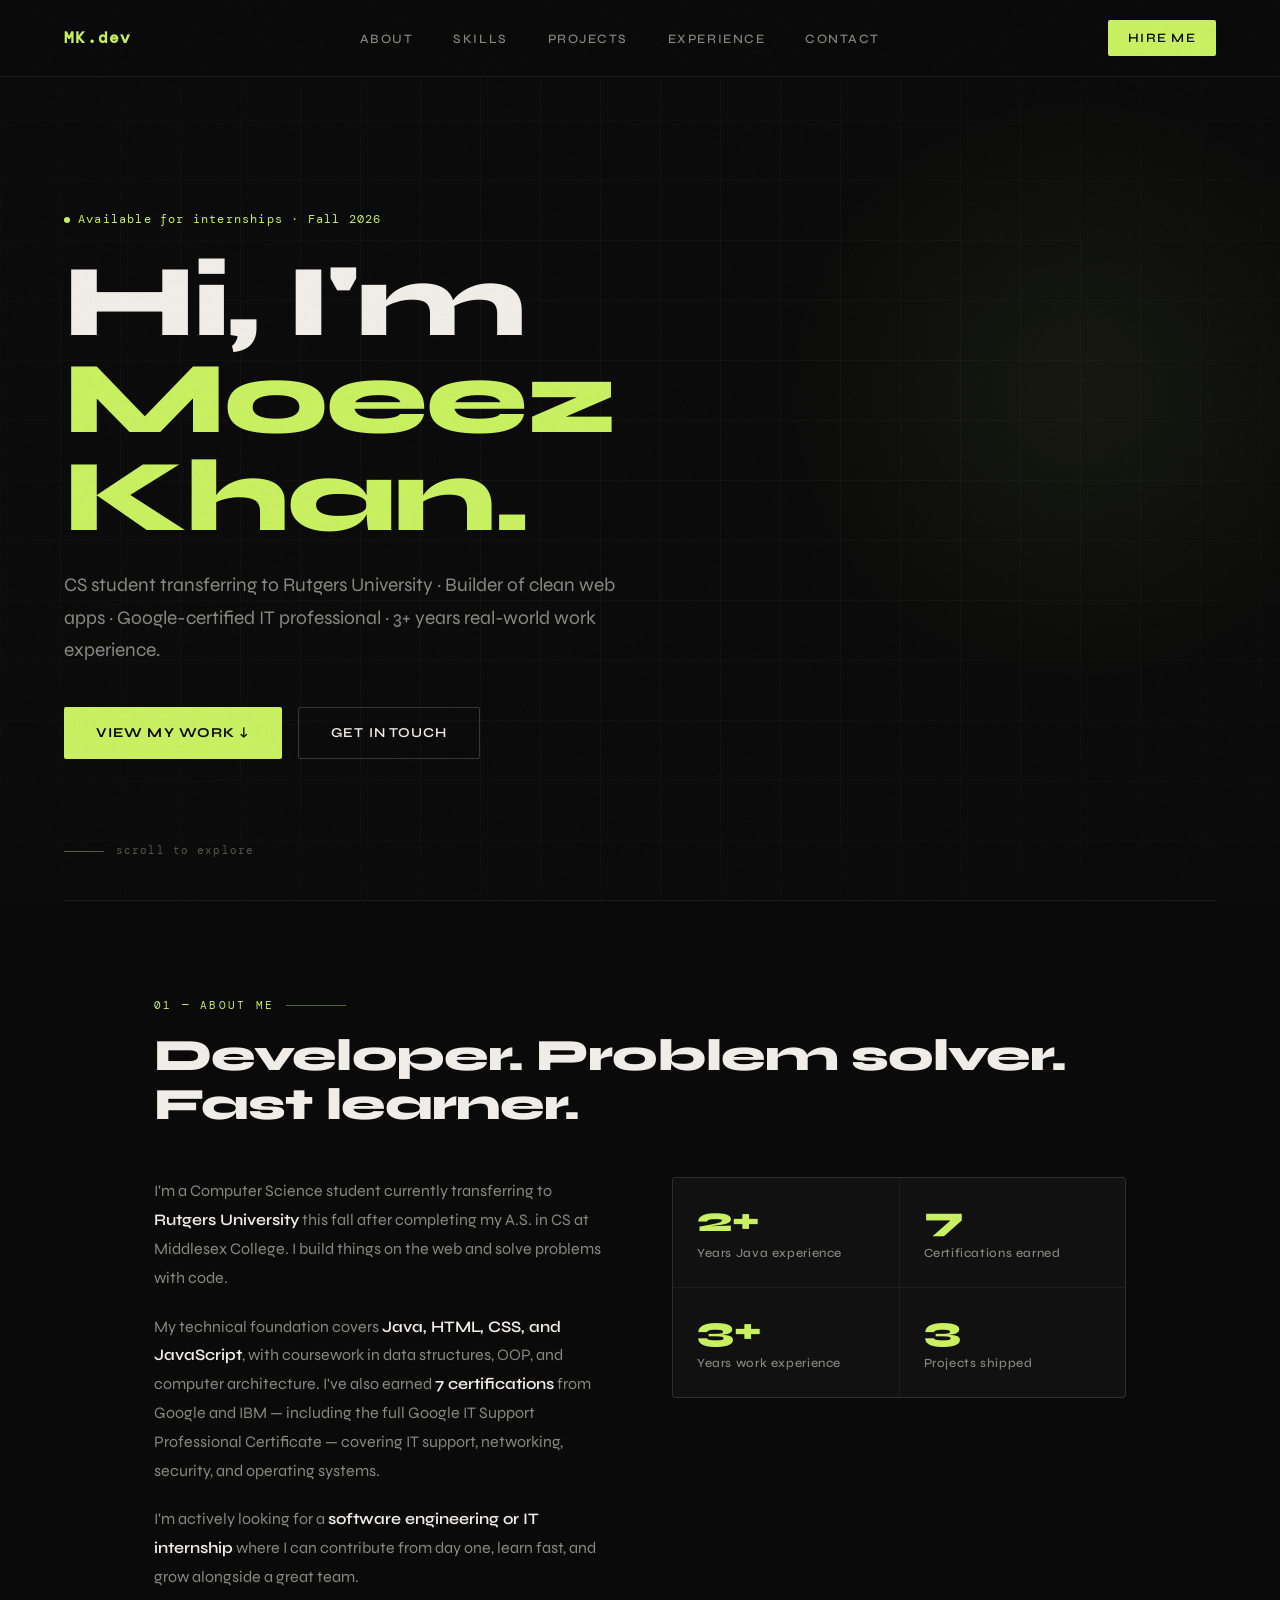
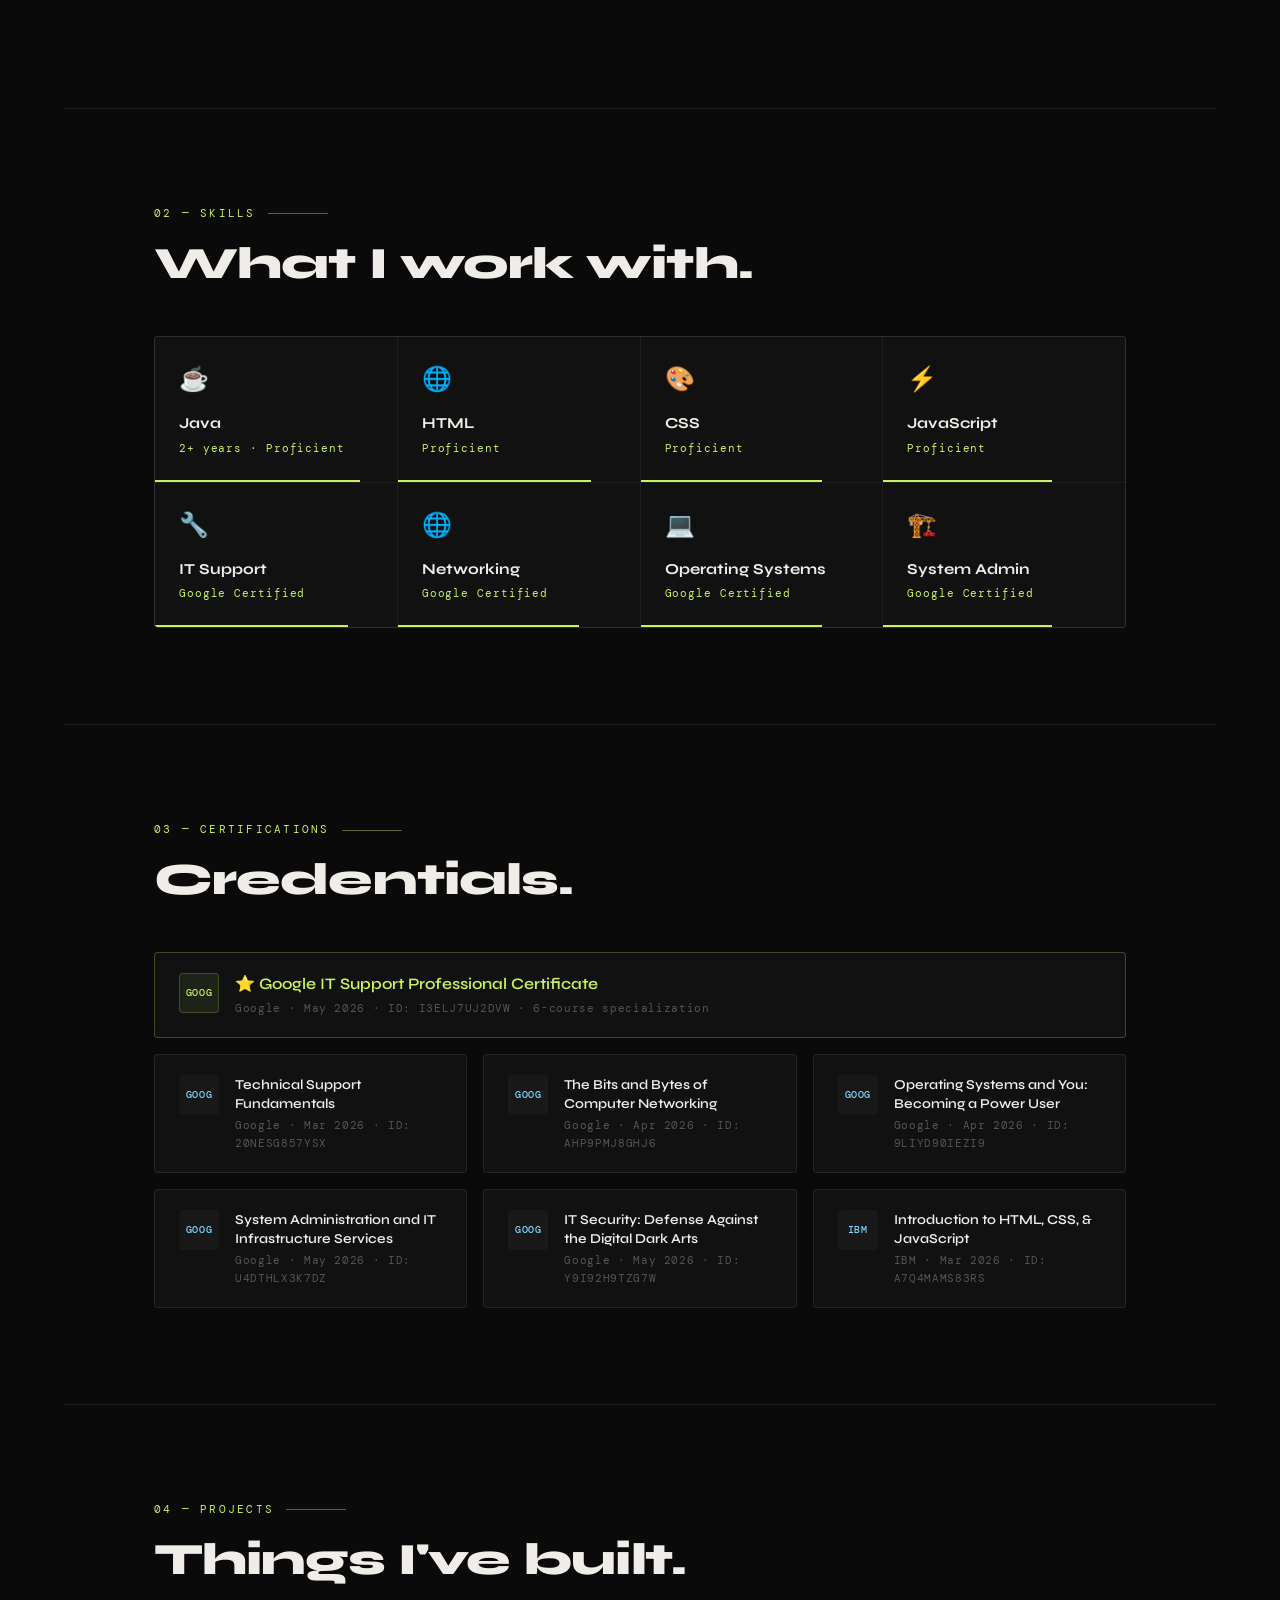
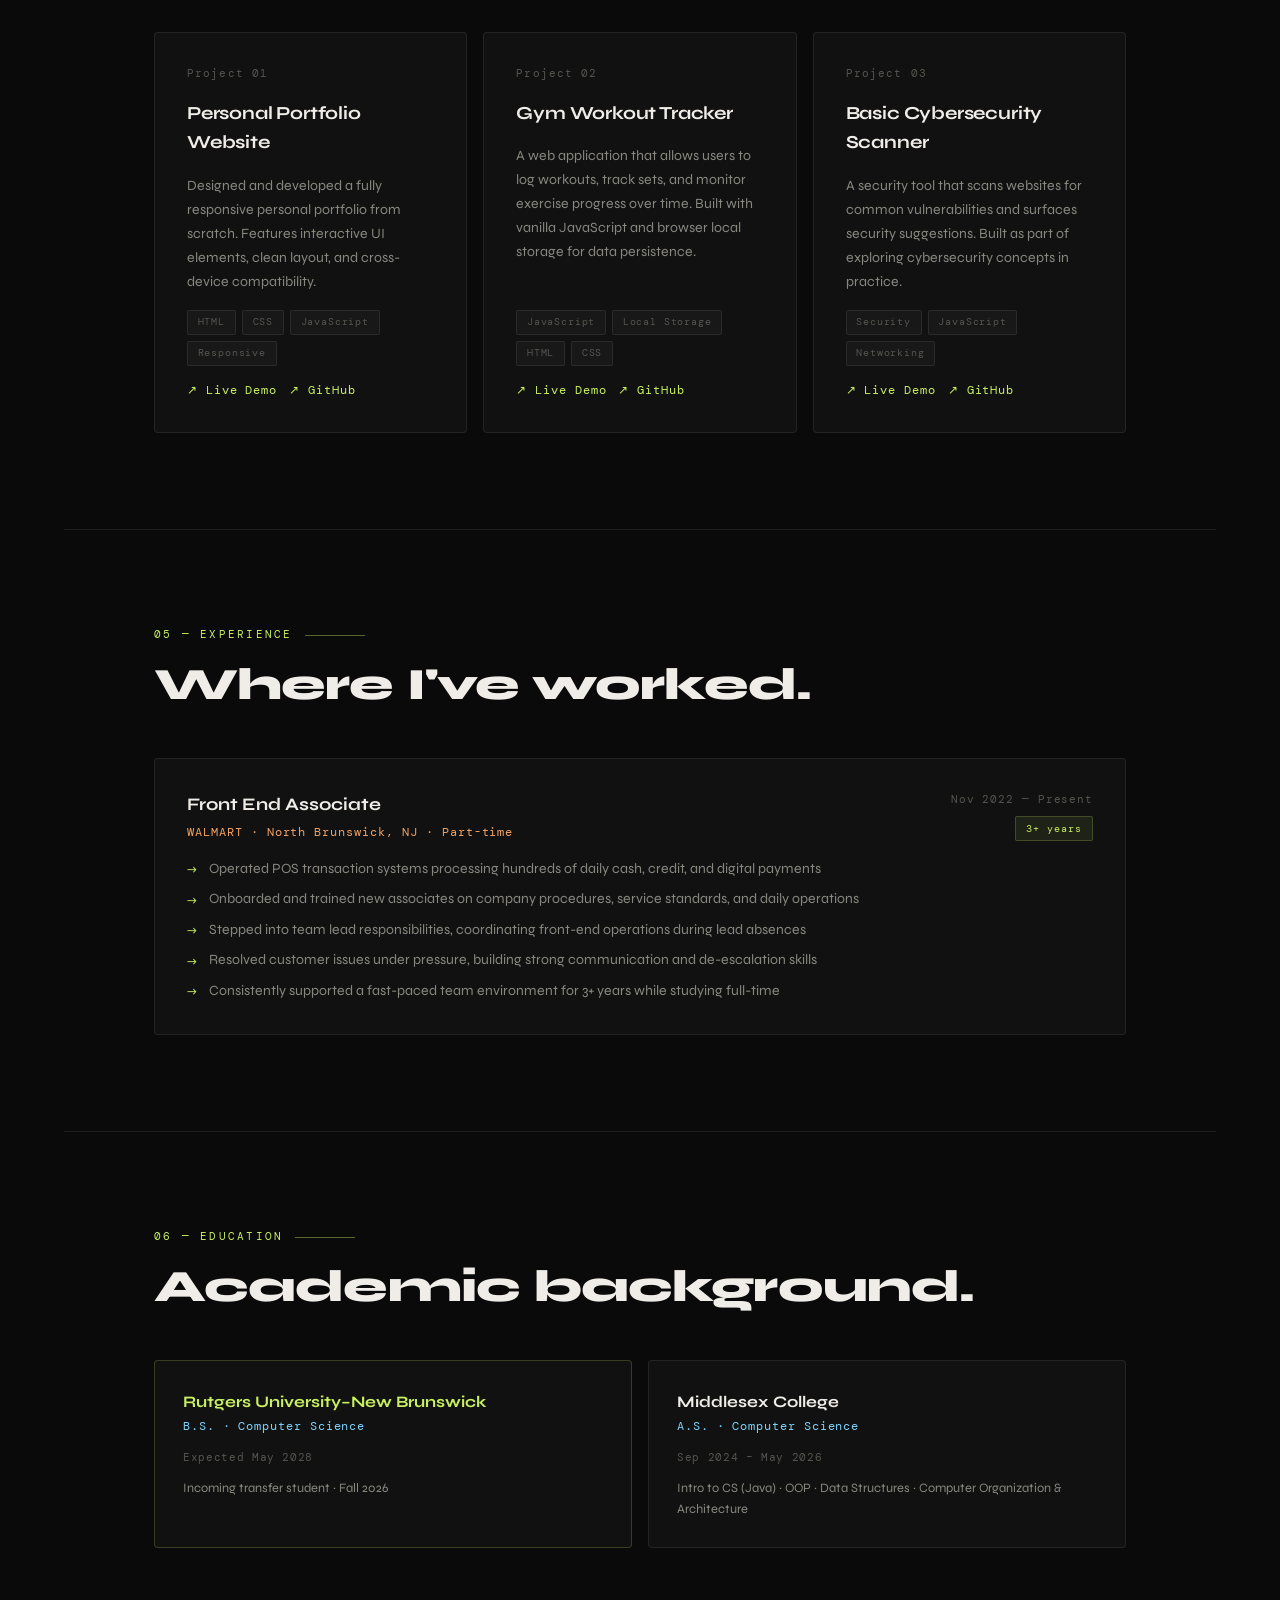
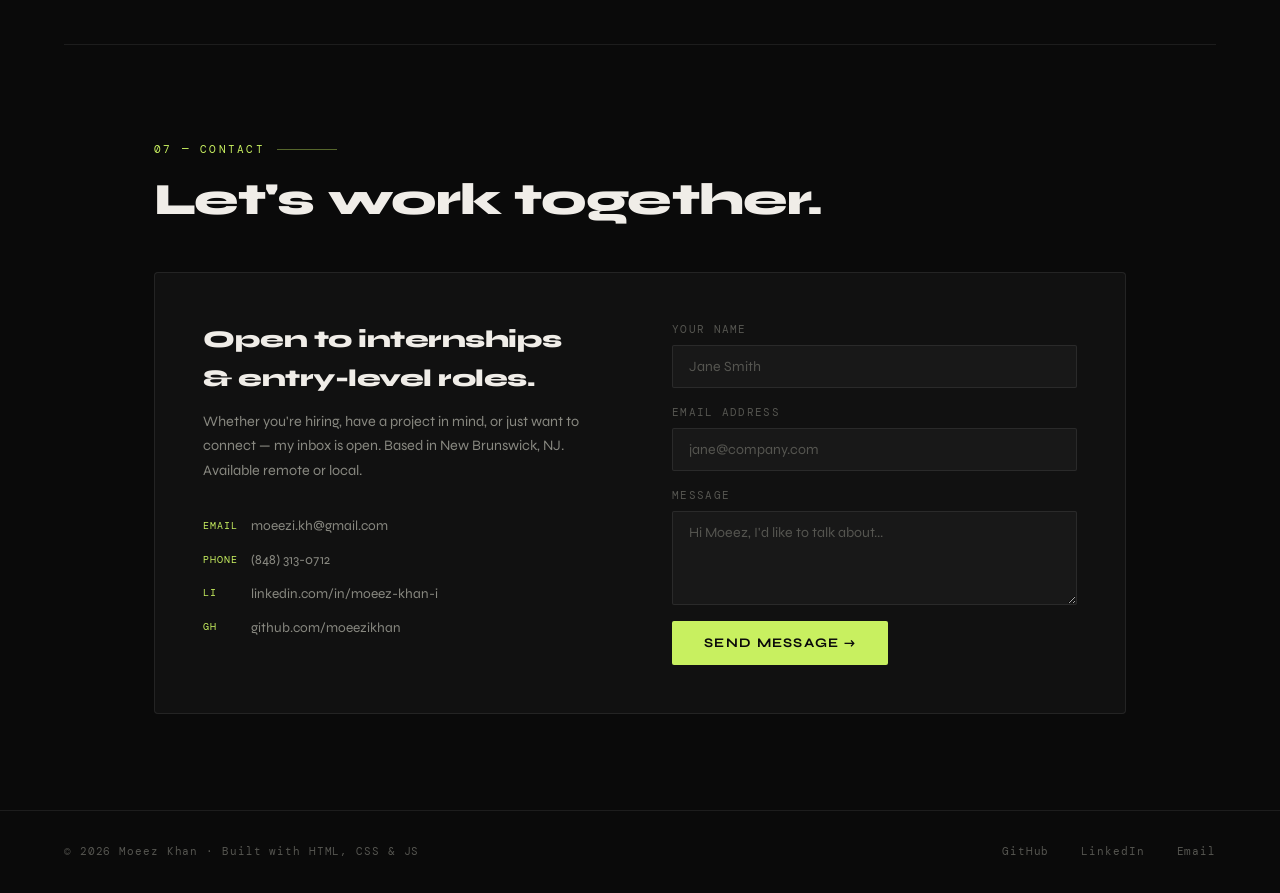
==== commit 7e5a766a: "Add files via upload" ====
--- a/index.html
+++ b/index.html
@@ -881,7 +881,7 @@
   <div class="about-grid">
     <div class="about-text">
       <p>I'm a Computer Science student currently transferring to <strong>Rutgers University</strong> this fall after completing my A.S. in CS at Middlesex College. I build things on the web and solve problems with code.</p>
-      <p>My technical foundation covers <strong>Java, HTML, CSS, and JavaScript</strong>, with coursework in data structures, OOP, and computer architecture. I've also earned <strong>5 certifications</strong> from Google and IBM covering IT support, networking, and operating systems.</p>
+      <p>My technical foundation covers <strong>Java, HTML, CSS, and JavaScript</strong>, with coursework in data structures, OOP, and computer architecture. I've also earned <strong>7 certifications</strong> from Google and IBM — including the full Google IT Support Professional Certificate — covering IT support, networking, security, and operating systems.</p>
       <p>I'm actively looking for a <strong>software engineering or IT internship</strong> where I can contribute from day one, learn fast, and grow alongside a great team.</p>
     </div>
     <div class="about-stats">
@@ -890,7 +890,7 @@
         <div class="stat-label">Years Java experience</div>
       </div>
       <div class="stat-box">
-        <div class="stat-number">5</div>
+        <div class="stat-number">7</div>
         <div class="stat-label">Certifications earned</div>
       </div>
       <div class="stat-box">
@@ -962,11 +962,25 @@
   <div class="section-label">03 — Certifications</div>
   <h2 class="section-title">Credentials.</h2>
   <div class="certs-grid">
-    <a href="https://www.coursera.org/account/accomplishments/records/U4DTHLX3K7DZ" target="_blank" class="cert-card">
+    <a href="https://www.coursera.org/account/accomplishments/specialization/I3ELJ7UJ2DVW" target="_blank" class="cert-card" style="border-color: rgba(200,240,96,0.25); grid-column: 1 / -1;">
+      <div class="cert-issuer-badge" style="color: var(--accent); background: rgba(200,240,96,0.08); border: 1px solid rgba(200,240,96,0.2);">GOOG</div>
+      <div class="cert-info">
+        <div class="cert-name" style="font-size: 1rem; color: var(--accent);">⭐ Google IT Support Professional Certificate</div>
+        <div class="cert-meta">Google · May 2026 · ID: I3ELJ7UJ2DVW · 6-course specialization</div>
+      </div>
+    </a>
+    <a href="https://www.coursera.org/account/accomplishments/records/20NESG857YSX" target="_blank" class="cert-card">
       <div class="cert-issuer-badge">GOOG</div>
       <div class="cert-info">
-        <div class="cert-name">System Administration and IT Infrastructure Services</div>
-        <div class="cert-meta">Google · May 2026 · ID: U4DTHLX3K7DZ</div>
+        <div class="cert-name">Technical Support Fundamentals</div>
+        <div class="cert-meta">Google · Mar 2026 · ID: 20NESG857YSX</div>
+      </div>
+    </a>
+    <a href="https://www.coursera.org/account/accomplishments/records/AHP9PMJ8GHJ6" target="_blank" class="cert-card">
+      <div class="cert-issuer-badge">GOOG</div>
+      <div class="cert-info">
+        <div class="cert-name">The Bits and Bytes of Computer Networking</div>
+        <div class="cert-meta">Google · Apr 2026 · ID: AHP9PMJ8GHJ6</div>
       </div>
     </a>
     <a href="https://www.coursera.org/account/accomplishments/records/9LIYD90IEZI9" target="_blank" class="cert-card">
@@ -976,18 +990,18 @@
         <div class="cert-meta">Google · Apr 2026 · ID: 9LIYD90IEZI9</div>
       </div>
     </a>
-    <a href="https://www.coursera.org/account/accomplishments/records/AHP9PMJ8GHJ6" target="_blank" class="cert-card">
+    <a href="https://www.coursera.org/account/accomplishments/records/U4DTHLX3K7DZ" target="_blank" class="cert-card">
       <div class="cert-issuer-badge">GOOG</div>
       <div class="cert-info">
-        <div class="cert-name">The Bits and Bytes of Computer Networking</div>
-        <div class="cert-meta">Google · Apr 2026 · ID: AHP9PMJ8GHJ6</div>
+        <div class="cert-name">System Administration and IT Infrastructure Services</div>
+        <div class="cert-meta">Google · May 2026 · ID: U4DTHLX3K7DZ</div>
       </div>
     </a>
-    <a href="https://www.coursera.org/account/accomplishments/records/20NESG857YSX" target="_blank" class="cert-card">
+    <a href="https://www.coursera.org/account/accomplishments/records/Y9I92H9TZG7W" target="_blank" class="cert-card">
       <div class="cert-issuer-badge">GOOG</div>
       <div class="cert-info">
-        <div class="cert-name">Technical Support Fundamentals</div>
-        <div class="cert-meta">Google · Mar 2026 · ID: 20NESG857YSX</div>
+        <div class="cert-name">IT Security: Defense Against the Digital Dark Arts</div>
+        <div class="cert-meta">Google · May 2026 · ID: Y9I92H9TZG7W</div>
       </div>
     </a>
     <a href="https://www.coursera.org/account/accomplishments/records/A7Q4MAMS83RS" target="_blank" class="cert-card">
